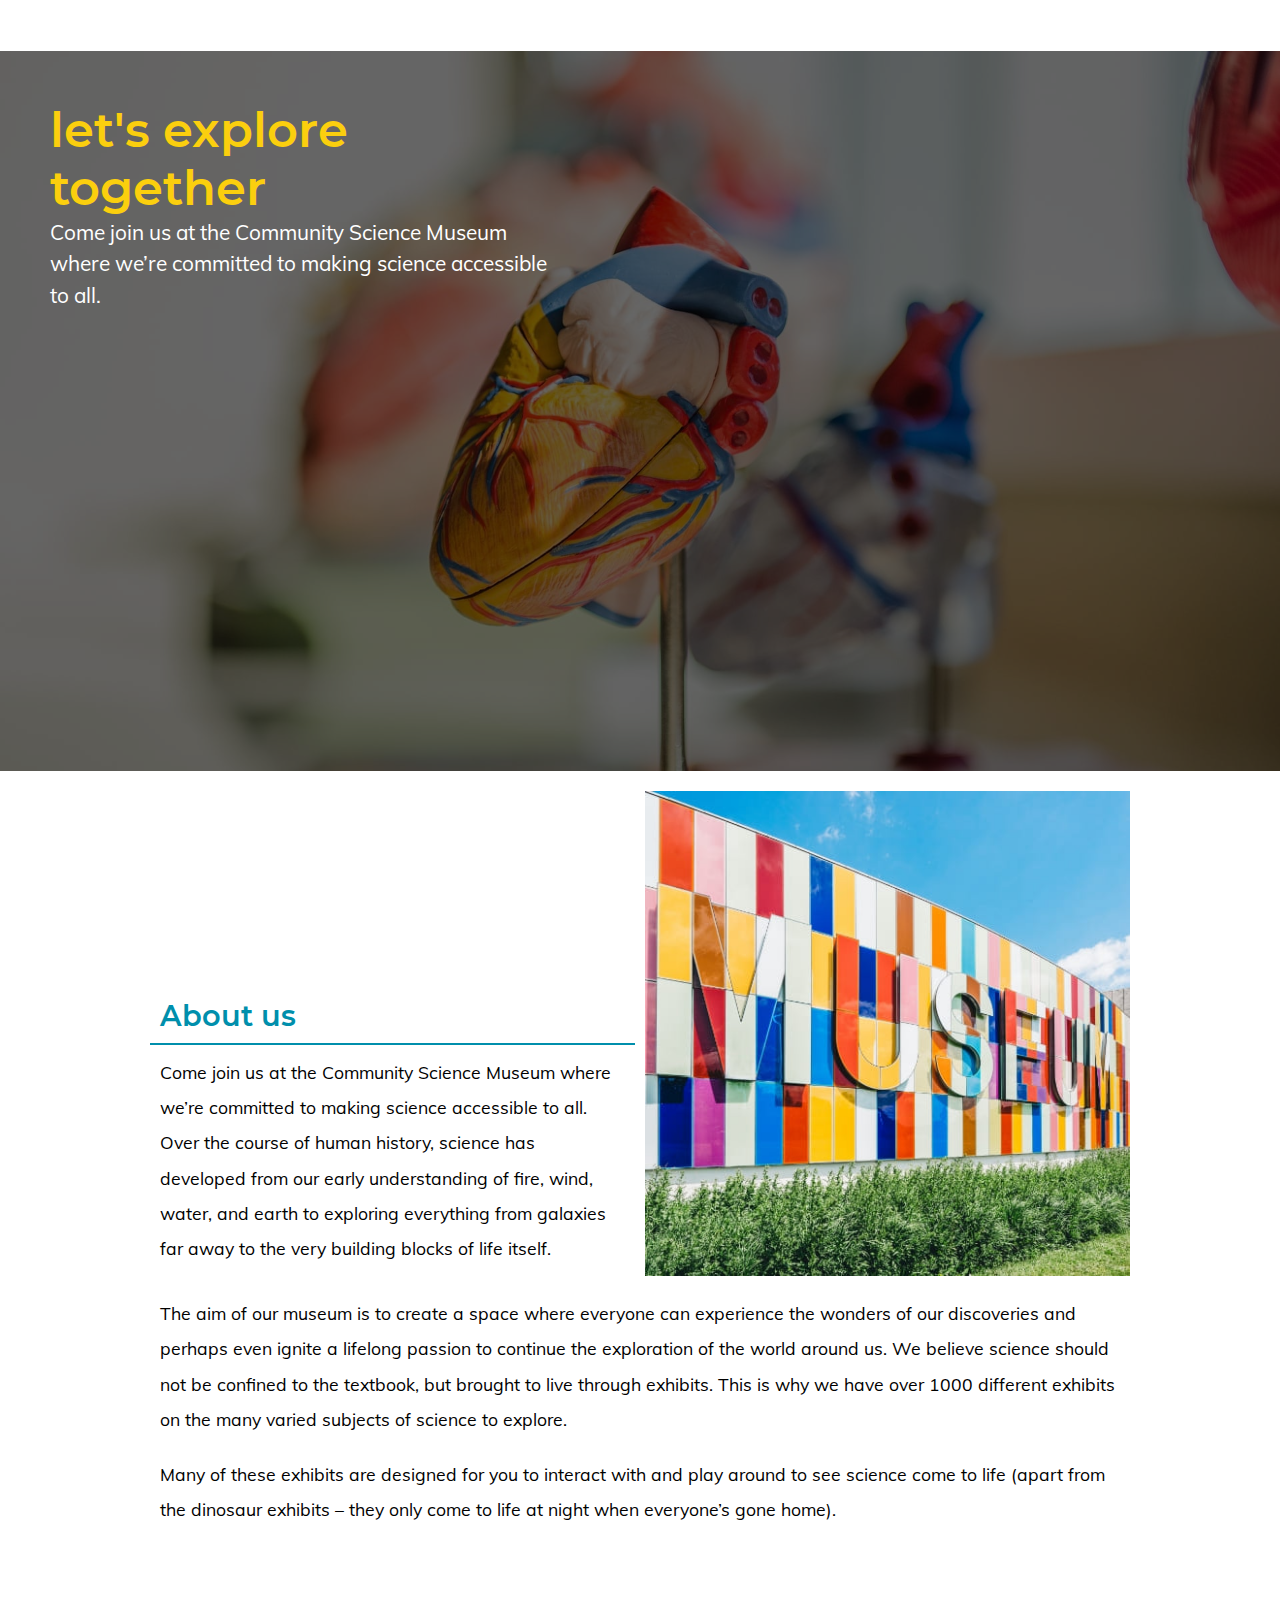
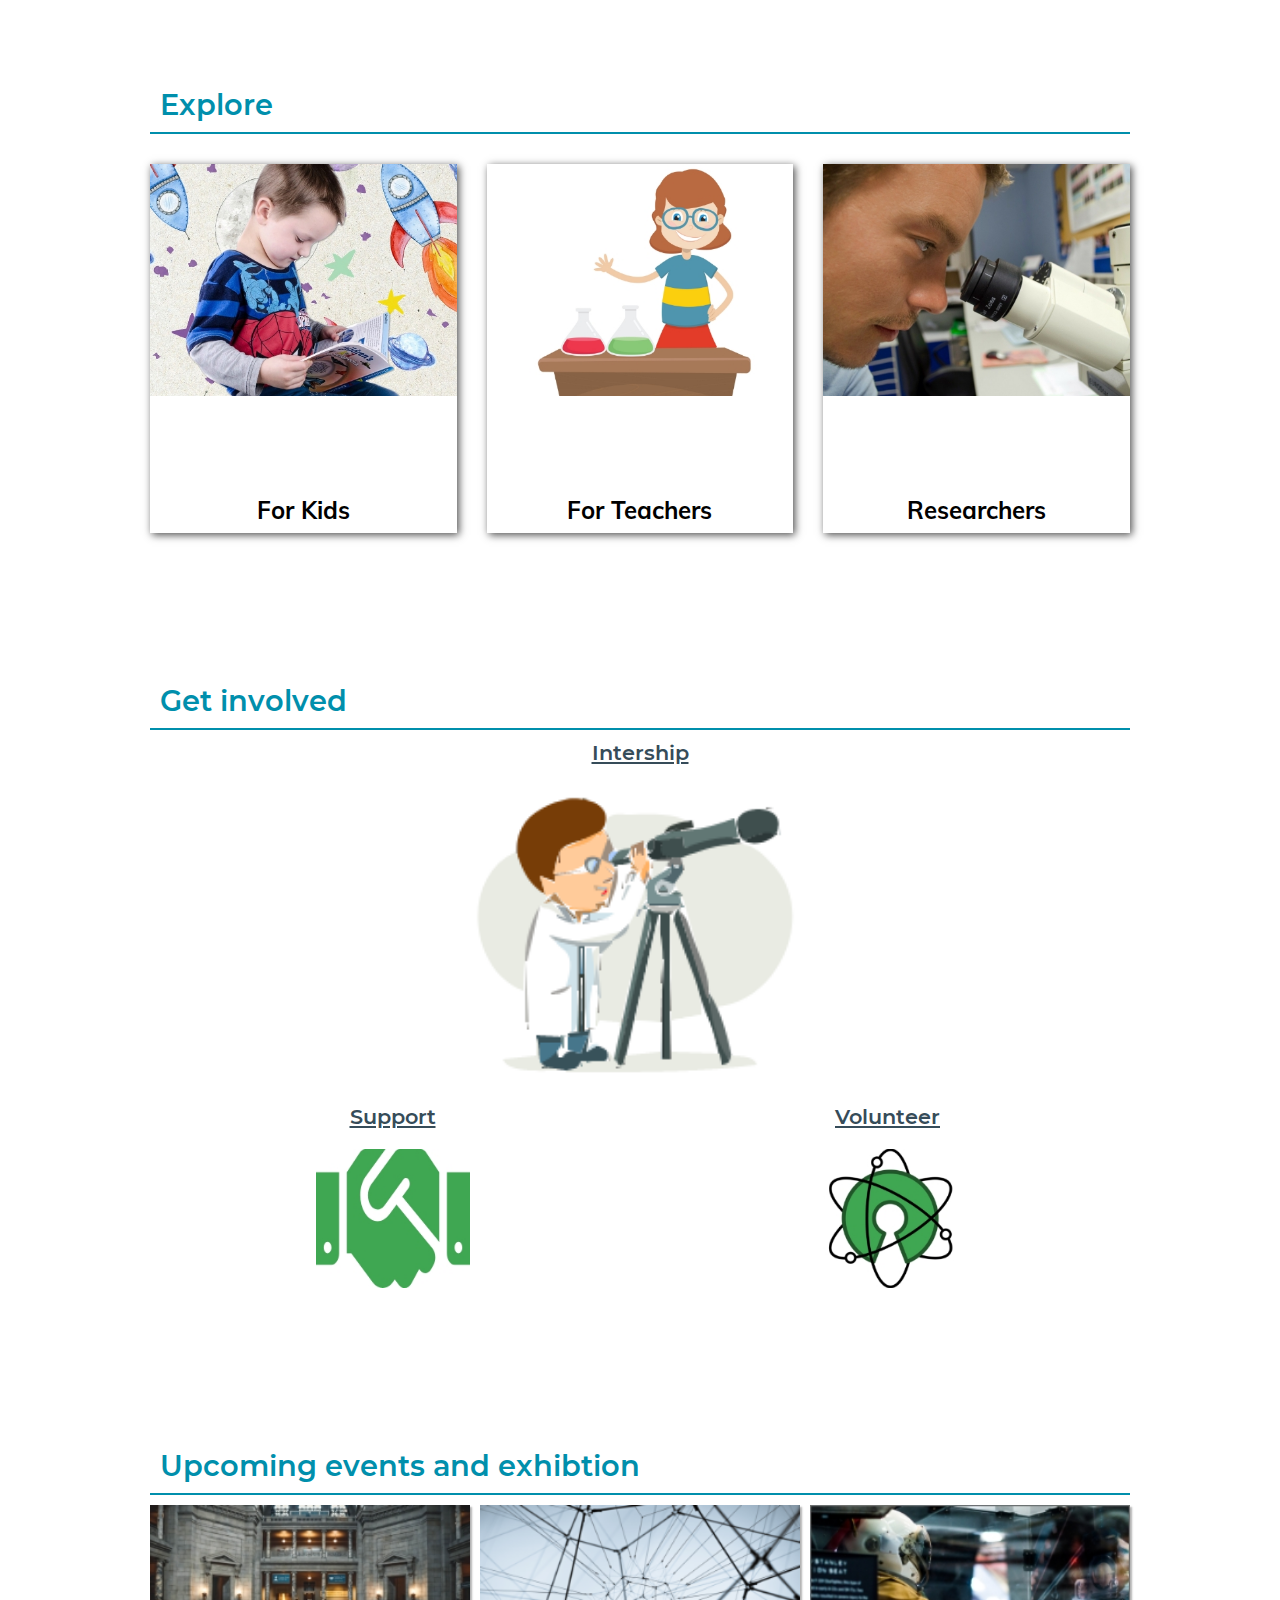
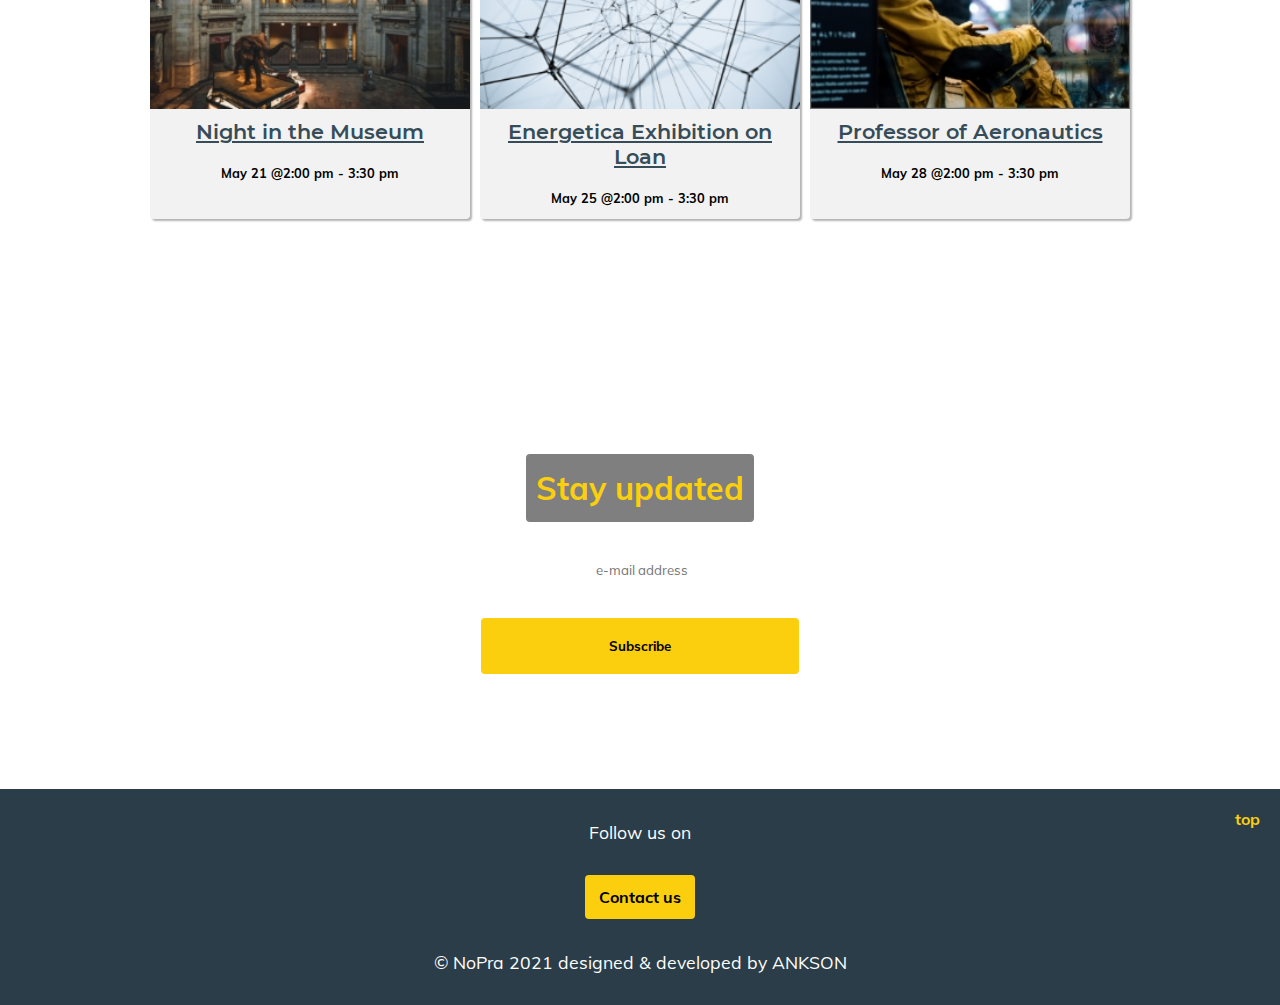
==== index.html @ 7b3717ce "heading class changed to banner" ====
<html lang="en">
  <head>
    <meta charset="UTF-8" />
    <meta http-equiv="X-UA-Compatible" content="IE=edge" />
    <meta name="viewport" content="width=device-width, initial-scale=1.0" />
    <meta
      name="description"
      content="Welcome to Community Science Museum! Community science museum offers variety of activities and events for kids, teachers and researchers, want to, you can subscribe and stay updated for upcoming events or just drop by to explore our exhibition spaces"
    />
    <title>Home | Community Science Museum</title>
    <link
      rel="stylesheet"
      href="https://use.fontawesome.com/releases/v5.15.3/css/all.css"
      integrity="sha384-SZXxX4whJ79/gErwcOYf+zWLeJdY/qpuqC4cAa9rOGUstPomtqpuNWT9wdPEn2fk"
      crossorigin="anonymous"
    />
    <link rel="stylesheet" href="css/style.css" />
    <link rel="stylesheet" href="css/index.css" />
    <link rel="stylesheet" href="css/media.css" />
  </head>
  <body>
    <header>
      <a href="index.html"><img src="images/logo1.png" alt="logo of Community science Museum" id="logo" /></a>
      <label for="hamburger-menu" id="checkbox" class="hamburger">
        <i class="fas fa-bars"></i>
      </label>
      <input type="checkbox" name="checkbox" id="hamburger-menu" />

      <nav>
        <ul>
          <li><a href="index.html" class="navbar active">Home</a></li>
          <li><a href="get-involved.html" class="navbar">get involved</a></li>
          <li>
            <a href="explore.html" class="navbar">explore</a>
          </li>
          <li>
            <a href="exhibition-spaces.html" class="navbar">exhibition spaces</a>
          </li>
          <li><a href="visit.html" class="navbar">visit us</a></li>
        </ul>
      </nav>
    </header>

    <main>
      <section class="banner">
        <div class="banner-content">
          <h1>let's explore together</h1>
          <p>Come join us at the Community Science Museum where we’re committed to making science accessible to all.</p>
        </div>
      </section>

      <section class="about two-col-grid">
        <div class="about-text">
          <h2>About us</h2>
          <p>
            Come join us at the Community Science Museum where we’re committed to making science accessible to all. Over the course of human history,
            science has developed from our early understanding of fire, wind, water, and earth to exploring everything from galaxies far away to the
            very building blocks of life itself.
          </p>
        </div>
        <figure class="about-img">
          <img src="images/home/about.jpg" alt="colorful museum board" />
        </figure>
        <div class="about-text">
          <p>
            The aim of our museum is to create a space where everyone can experience the wonders of our discoveries and perhaps even ignite a lifelong
            passion to continue the exploration of the world around us. We believe science should not be confined to the textbook, but brought to live
            through exhibits. This is why we have over 1000 different exhibits on the many varied subjects of science to explore.
          </p>
          <p>
            Many of these exhibits are designed for you to interact with and play around to see science come to life (apart from the dinosaur exhibits
            – they only come to life at night when everyone’s gone home).
          </p>
        </div>
      </section>
      <section class="explore three-col-grid">
        <h2>Explore</h2>
        <div class="overlay">
          <figure>
            <img src="images/home/for-kids.jpg" alt="kid reading book " />
          </figure>
          <i class="fas fa-child"></i>
          <figcaption>For Kids</figcaption>
          <a href="explore.html">
            <div class="img-overlay">
              <i class="fas fa-child"></i>
              <p class="text-overlay">For kids</p>
            </div>
          </a>
        </div>

        <div class="overlay">
          <figure>
            <img src="images/home/for-teachers.jpg" alt="cartoon image of teacher waiving " />
          </figure>
          <i class="fas fa-chalkboard-teacher"></i>

          <figcaption>For Teachers</figcaption>
          <a href="explore.html">
            <div class="img-overlay">
              <i class="fas fa-chalkboard-teacher"></i>
              <p class="text-overlay">For teacher</p>
            </div>
          </a>
        </div>

        <div class="overlay">
          <figure>
            <img src="images/home/for-reserachers.jpg" alt="researcher looking in microscope in science lab " />
          </figure>
          <i class="fas fa-atom"></i>
          <figcaption>Researchers</figcaption>
          <a href="explore.html">
            <div class="img-overlay">
              <i class="fas fa-atom"></i>
              <p class="text-overlay">Researchers</p>
            </div>
          </a>
        </div>
      </section>

      <section class="involve-home two-col-grid">
        <h2>Get involved</h2>
        <a href="get-involved.html">
          <div>
            <h3>Intership</h3>
            <img src="images/get-involved/get-involved-intership.png" alt=" cartoon icon of scientist looking through binoculars " />
          </div>
        </a>
        <a href="get-involved.html">
          <div>
            <h3>Support</h3>
            <img src="images/get-involved/get-involved-support.jpg" alt=" icon of hanshake" />
          </div>
        </a>
        <a href="get-involved.html">
          <div>
            <h3>Volunteer</h3>
            <img src="images/get-involved/get-involved-volunteer.jpg" alt="icon of openscience " />
          </div>
        </a>
      </section>

      <section class="news">
        <div class="news-text three-col-grid">
          <h2>Upcoming events and exhibtion</h2>

          <a href="events-&-exhibition.html">
            <div>
              <img src="images/event-&-exhibit/news-night-in-musuem.jpg" alt="exhibition statue of elephant at musuem " />
              <h3>Night in the Museum</h3>
              <p>May 21 @2:00 pm - 3:30 pm</p>
            </div>
          </a>
          <a href="events-&-exhibition.html">
            <div>
              <img src="images/event-&-exhibit/news-energetica.png" alt="hexagon net in blue sky" />
              <h3>Energetica Exhibition on Loan</h3>
              <p>May 25 @2:00 pm - 3:30 pm</p>
            </div>
          </a>
          <a href="events-&-exhibition.html">
            <div>
              <img src="images/event-&-exhibit/news-aeronautics.jpg" alt="scientist in yellow clothes and white helmet sitting on chair" />
              <h3>Professor of Aeronautics</h3>
              <p>May 28 @2:00 pm - 3:30 pm</p>
            </div>
          </a>
        </div>
      </section>
      <section class="parallax">
        <p>Stay updated</p>
        <div>
          <input type="text" type="email" placeholder=" e-mail address" />
          <input type="submit" class="cta" value="Subscribe" />
        </div>
      </section>
    </main>
    <footer>
      <div class="footer-content">
        <div>
          <p>Follow us on</p>
          <i class="fab fa-facebook-square icons"></i>
          <i class="fab fa-instagram size icons"></i>
          <i class="fab fa-youtube-square icons"></i>
        </div>
        <div>
          <a href="contact.html" class="cta">Contact us</a>
        </div>
        <p class="copy-right">&copy; NoPra 2021 designed & developed by ANKSON</p>
      </div>
      <a href="#" class="to-top">
        <i class="fas fa-arrow-up"></i>
        top
      </a>
    </footer>
  </body>
</html>
---- css/style.css ----
/*global styling */

/*color pallete */
:root {
  --darkblue: #2b3d48;
  --blue: #364c59;
  --yellow: #fbcf0e;
  --light-blue: #008fac;
  --gray: #f2f2f2;
}
/*fonts */
@font-face {
  font-family: "montserrat";
  src: url(../fonts/Montserrat-SemiBold.ttf) format("truetype");
}
@font-face {
  font-family: "mulish";
  src: url(../fonts/Mulish-VariableFont_wght.ttf) format("truetype");
}
/* css reset */
* {
  padding: 0;
  margin: 0;
  box-sizing: border-box;
}

a,
li {
  color: black;
  text-decoration: none;
  list-style-type: none;
  font-weight: bold;
}
body {
  max-width: 100vw;
  min-height: 100vh;
  display: grid;
  grid-template-rows: auto 1fr auto;
  grid-template-areas:
    "header"
    "main"
    "footer";
  overflow-x: hidden;
}

header {
  grid-area: header;
}
main {
  grid-area: main;
}
footer {
  grid-area: footer;
}
h1,
h2,
h3,
h4 {
  font-family: "montserrat", -apple-system, BlinkMacSystemFont, "Segoe UI", Roboto, Oxygen, Ubuntu, Cantarell, "Open Sans", "Helvetica Neue",
    sans-serif;
}

h1 {
  color: var(--yellow);
  font-size: 3em;
  font-weight: bold;
}

h2 {
  color: var(--light-blue);
  text-align: left;
  padding: 0 10px 10px;
  border-bottom: 2px solid var(--light-blue);
  font-size: 1.8em;
}
h3 {
  font-size: 1.3em;
  text-decoration: underline;
  color: var(--blue);
}
p {
  font-size: 1.1em;
  line-height: 1.5em;
  padding: 10px;
}

a,
p,
figcaption,
input {
  font-family: "mulish", Georgia, "Times New Roman", Times, serif;
}

* > img {
  width: 100%;
}

/* global header  */
header {
  display: flex;
  flex-wrap: nowrap;
  justify-content: space-between;
  align-items: center;
  position: relative;
  margin-bottom: 2px;
  transform: translateY(-50px);
  transition: 1s linear;
  animation: 2s forwards easing;
}
@keyframes easing {
  0% {
    transform: translateY(-50px);
  }
  100% {
    transform: translateY(0px);
  }
}

#logo {
  width: 180px;
}

nav li {
  display: inline-block;
  padding: 10px 15px;
  font-size: 1.1em;
}
nav ul {
  display: flex;
  align-items: center;
}
#hamburger-menu {
  display: none;
}
#hamburger-menu:checked ~ nav {
  display: none;
  animation: 2s forwards easing-in;
  transition: 1s linear;
}
@keyframes easing-in {
  0% {
    opacity: 0;
  }
  100% {
    opacity: 1;
  }
}
.hamburger {
  background-color: white;
  position: absolute;
  right: 20px;
  top: 20px;
  display: none;
}
.navbar {
  position: relative;
}

.navbar::before {
  content: "";
  width: 90%;
  background-color: var(--yellow);
  padding: 6px;
  position: absolute;
  left: 0px;
  top: 22px;
  transition: transform 1s;
  overflow: hidden;
  transform: scalex(0);
  transform-origin: right;
}
.navbar:hover::before {
  animation: 2s forwards grow;
  transform: scalex(1);
  transform-origin: left;
}
.active {
  border-bottom: 13px solid var(--yellow);
  cursor: default;
}

/*global banner */
.banner {
  display: flex;
  flex-direction: column;
  flex-wrap: wrap;
  padding: 50px;
  height: 80vh;
}
.banner-content {
  max-width: 500px;
}

.banner p {
  font-size: 1.3em;
  line-height: 1.5em;
  color: white;
  padding: 0;
}

/*global two and three column grid */
.two-col-grid {
  max-width: 1000px;
  display: grid;
  grid-template-columns: repeat(2, 1fr);
  padding: 20px 10px;
  margin: 0 auto;
  gap: 10px;
}
.three-col-grid {
  max-width: 1000px;
  display: grid;
  grid-template-columns: repeat(3, 1fr);
  padding: 20px 10px;
  gap: 10px;
  margin: 0 auto;
}

/*global call to action */
.cta {
  background-color: var(--yellow);
  padding: 12px 4px;
  border: none;
  width: 110px;
  display: inline-block;
  text-align: center;
  margin: 20px 0px;
  font-weight: bold;
  border-radius: 4px;
}
.cta:hover {
  transform: scalex(1.1) translateY(5px);
  transition: transform 1s;
}
/* global parallax section */
.parallax {
  background: url("../images/parallax.jpg") center no-repeat;
  min-height: 50vh;
  background-size: cover;
  background-attachment: fixed;
  display: flex;
  flex-direction: column;
  align-items: center;
  justify-content: center;
}
.parallax p {
  padding: 10px;
  font-size: 2em;
  color: var(--yellow);
  font-weight: bold;
  background-color: rgba(0, 0, 0, 0.5);
  margin: 20px;
  border-radius: 4px;
}
.parallax input {
  border: none;
  padding: 20px;
  width: 100%;
  text-align: center;
}
.parallax .cta {
  width: 100%;
}

/* global footer */
.footer-content {
  max-width: 1000px;
}
.icons {
  font-size: 2em;
  letter-spacing: 0.5em;
  line-height: 1.5em;
}
footer {
  background-color: var(--darkblue);
  color: white;
  padding: 20px;
  justify-content: center;
  display: flex;
  flex-direction: row;
  text-align: center;
  position: relative;
}
.to-top {
  position: absolute;
  top: 20px;
  right: 20px;
  color: var(--yellow);
  transition: transform 0.5s;
}
.to-top:hover {
  transform: scale(1.1);
}
---- css/index.css ----
/*banner slider homepage */
.banner {
  background: url(../images/heart-2607178_1920.jpg) center left no-repeat;
  background-size: cover;
  background-color: rgba(0, 0, 0, 0.6);
  background-blend-mode: overlay;
}
.about,
.explore,
.involve-home,
.news {
  margin: 0 auto 100px;
}

/* about section*/
.about {
  align-items: end;
}
.about-text p {
  line-height: 2em;
}
.about-text:nth-of-type(1) {
  align-content: flex-end;
}
.about-text:nth-of-type(2) {
  grid-column: 1/3;
}

/* explor section */
.explore {
  align-content: center;
  padding: 30px 10px;
  text-align: center;
  position: relative;
  gap: 30px;
}
.explore h2 {
  grid-column: 1/-1;
}

.overlay {
  box-shadow: 2px 2px 8px rgba(0, 0, 0, 0.7);
}
figcaption {
  font-size: 1.5em;
  color: black;
  padding: 8px;
  font-weight: bold;
}
.explore .fas {
  font-size: 5em;
  padding: 20px;
  color: var(--yellow);
}
.overlay {
  position: relative;
}
.img-overlay {
  position: absolute;
  width: 100%;
  height: 100%;
  top: 0;
  left: 0;
  background-color: rgba(0, 0, 0, 0.7);
  opacity: 0;
  display: grid;
  align-content: center;
  justify-content: center;
}
.img-overlay:hover {
  opacity: 1;
  transition: opacity 1s;
}

.text-overlay {
  color: white;
  font-size: 1.5em;
}

/* involve section */
.involve-home {
  text-align: center;
}
.involve-home :first-of-type {
  grid-column: 1/-1;
}
.involve-home img {
  padding: 20px;
  max-width: 40%;
}

/*news section */
.news {
  text-align: center;
}

.news-text h2 {
  grid-column: 1/-1;
}
.news-text h3 {
  padding: 10px;
}

.news-text > a {
  background-color: var(--gray);
  box-shadow: 2px 2px 2px rgba(0, 0, 0, 0.3);
  border-bottom-left-radius: 4px;
  border-bottom-right-radius: 4px;
}
.news-text img {
  width: 100%;
}
.news-text p {
  font-size: 0.8em;
}
.involve-home a:hover,
.news a:hover {
  transform: scale(1.1);
  transition: transform 1s;
}
---- css/media.css ----
@media only screen and (max-width: 610px) {
  /*global header*/
  nav {
    display: none;
    margin: 0 auto;
  }
  #hamburger-menu:checked ~ nav {
    display: flex;
  }
  .hamburger {
    display: block;
  }
  nav ul {
    display: flex;
    flex-direction: column;
    flex-wrap: wrap;
    justify-content: center;
  }

  header {
    display: grid;
    grid-template-columns: auto;
    align-items: flex-start;
    justify-content: center;
  }
  /*global banner */

  /* global grid */
  .two-col-grid {
    grid-template-columns: auto;
    justify-content: center;
  }
  .three-col-grid {
    grid-template-columns: auto;
    justify-content: center;
  }

  /*home page */
  .about {
    grid-template-columns: auto;
  }
  .about figure {
    grid-column: 1/3;
  }
  .about-text:nth-of-type(1) {
    grid-column: 1/3;
  }

  .involve-home img {
    padding: 20px;
    max-width: 100%;
  }
  /* get involve page */
  .get-involve {
    justify-items: center;
    margin: 80px auto;
    text-align: center;
  }
  /*events & exhibition spaces page */
  .event-content {
    margin: 80px auto;
  }
  .night-museum {
    grid-row: 1;
  }
  /*contact page */
  .form {
    margin: 20px;
    padding: 20px;
  }
}
@media (min-width: 611px) and (max-width: 790px) {
  /*global header */
  header {
    display: flex;
    align-items: center;
    text-align: center;
    flex-wrap: wrap;
    flex-direction: column;
  }

  /*global grid */
  .three-col-grid {
    grid-template-columns: 1fr 1fr;
    justify-content: center;
  }
  /*home page */
  .about {
    grid-template-columns: auto;
  }
  .about figure,
  .about-text:nth-of-type(1) {
    grid-column: 1/3;
  }
  .overlay:nth-of-type(3),
  .news-text a:last-child {
    grid-column: 1/3;
  }
  /*get involved page */
  .get-involve img {
    max-width: 100%;
  }
  /*events & exhibition spaces page */
  .event-content {
    margin: 80px auto;
    grid-template-columns: auto;
  }
  .night-museum {
    grid-row: 1;
  }
}
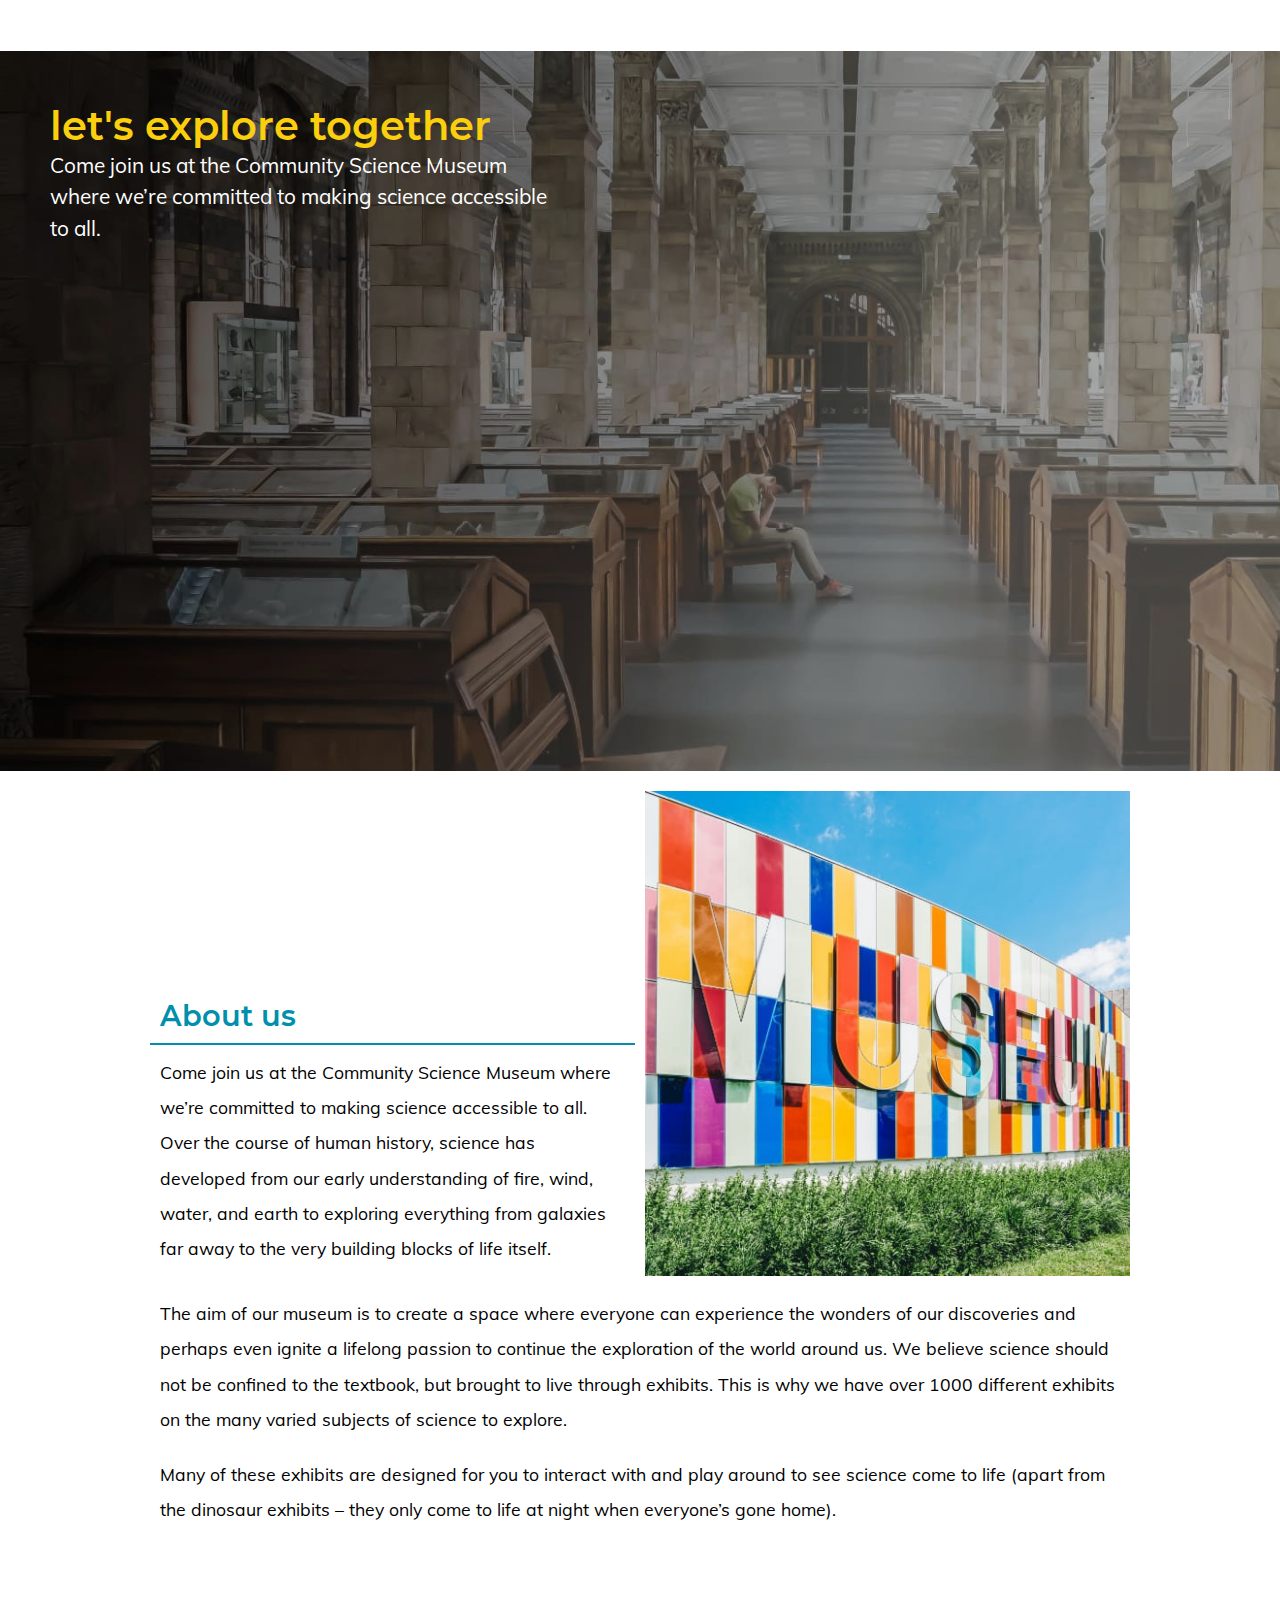
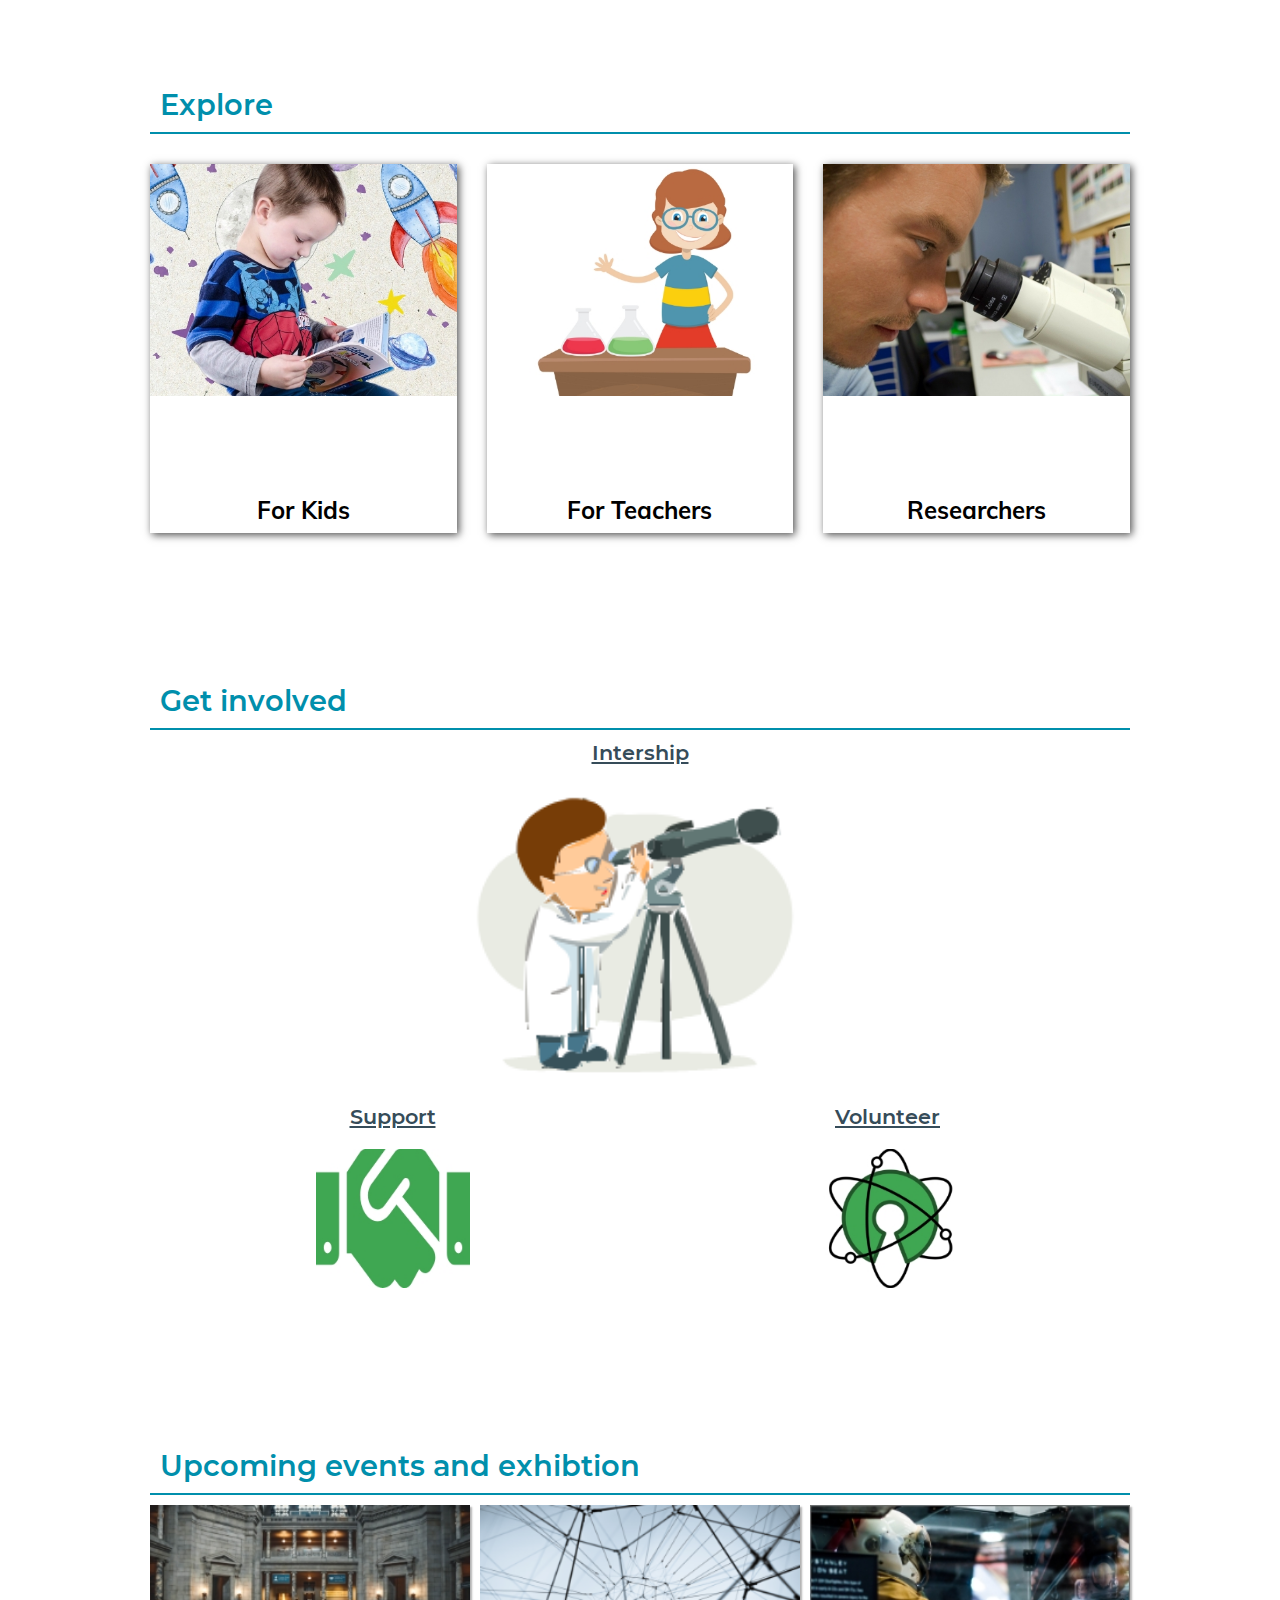
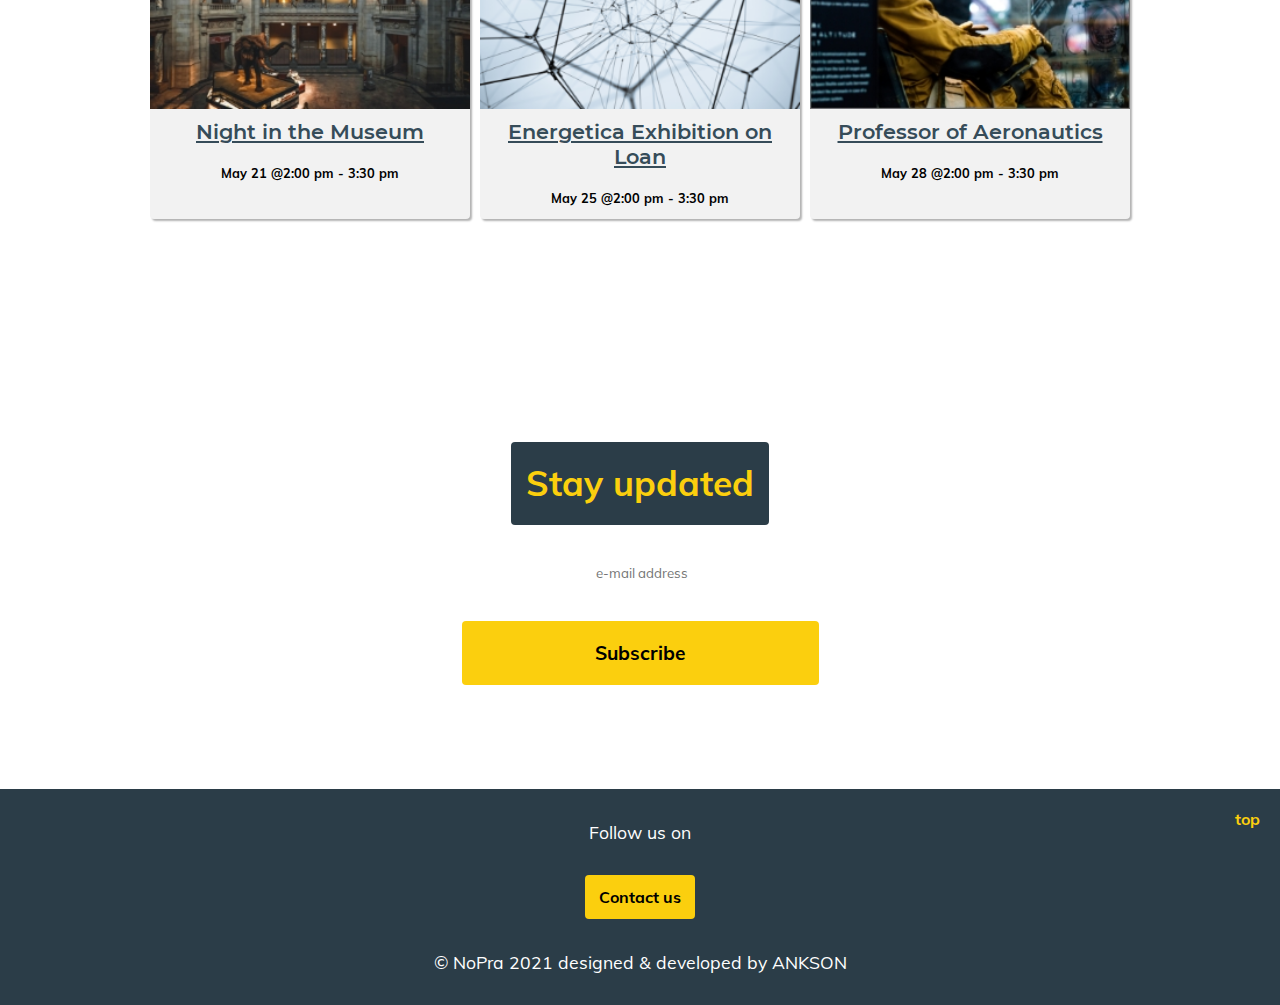
==== commit 3a2de6fc: "event added to nav" ====
--- a/index.html
+++ b/index.html
@@ -33,6 +33,7 @@
           <li>
             <a href="explore.html" class="navbar">explore</a>
           </li>
+          <li><a href="events-&-exhibition.html" class="navbar">events</a></li>
           <li>
             <a href="exhibition-spaces.html" class="navbar">exhibition spaces</a>
           </li>
--- a/css/style.css
+++ b/css/style.css
@@ -62,7 +62,7 @@
 
 h1 {
   color: var(--yellow);
-  font-size: 3em;
+  font-size: 2.5em;
   font-weight: bold;
 }
 
@@ -224,7 +224,7 @@
   width: 110px;
   display: inline-block;
   text-align: center;
-  margin: 20px 0px;
+  margin: 20px 10px;
   font-weight: bold;
   border-radius: 4px;
 }
@@ -244,11 +244,11 @@
   justify-content: center;
 }
 .parallax p {
-  padding: 10px;
-  font-size: 2em;
+  padding: 15px;
+  font-size: 2.2em;
   color: var(--yellow);
   font-weight: bold;
-  background-color: rgba(0, 0, 0, 0.5);
+  background-color: var(--darkblue);
   margin: 20px;
   border-radius: 4px;
 }
@@ -260,6 +260,8 @@
 }
 .parallax .cta {
   width: 100%;
+  font-size: 1.2em;
+  margin-left: 0px;
 }
 
 /* global footer */
--- a/css/index.css
+++ b/css/index.css
@@ -1,8 +1,8 @@
 /*banner slider homepage */
 .banner {
-  background: url(../images/heart-2607178_1920.jpg) center left no-repeat;
+  background: url(../images/home/home-heading.jpg) center left no-repeat;
   background-size: cover;
-  background-color: rgba(0, 0, 0, 0.6);
+  background-color: rgba(0, 0, 0, 0.1);
   background-blend-mode: overlay;
 }
 .about,
--- a/css/media.css
+++ b/css/media.css
@@ -1,4 +1,5 @@
-@media only screen and (max-width: 610px) {
+/*Media queries mobile and teablet screens */
+@media only screen and (max-width: 636px) {
   /*global header*/
   nav {
     display: none;
@@ -16,7 +17,6 @@
     flex-wrap: wrap;
     justify-content: center;
   }
-
   header {
     display: grid;
     grid-template-columns: auto;
@@ -24,7 +24,9 @@
     justify-content: center;
   }
   /*global banner */
-
+  .banner {
+    height: 50vh;
+  }
   /* global grid */
   .two-col-grid {
     grid-template-columns: auto;
@@ -36,8 +38,11 @@
   }
 
   /*home page */
-  .about {
-    grid-template-columns: auto;
+  .about,
+  .explore,
+  .involve-home,
+  .news {
+    margin: 0 auto 10px;
   }
   .about figure {
     grid-column: 1/3;
@@ -45,16 +50,37 @@
   .about-text:nth-of-type(1) {
     grid-column: 1/3;
   }
-
   .involve-home img {
     padding: 20px;
     max-width: 100%;
   }
+
   /* get involve page */
   .get-involve {
     justify-items: center;
-    margin: 80px auto;
+    margin: 0px auto;
     text-align: center;
+  }
+  .get-involve img {
+    max-width: 60%;
+  }
+
+  /*exhibition-spaces  page */
+  .bio-medicine,
+  .eco-robo,
+  .cosmology {
+    margin: 0px auto;
+  }
+  .bio-medicine div,
+  .evolution div {
+    grid-column: 1/3;
+  }
+  .bio-medicine figure {
+    grid-column: 1/3;
+    grid-row: 2;
+  }
+  .evolution figure {
+    grid-column: 1/3;
   }
   /*events & exhibition spaces page */
   .event-content {
@@ -63,13 +89,15 @@
   .night-museum {
     grid-row: 1;
   }
+
   /*contact page */
   .form {
-    margin: 20px;
-    padding: 20px;
+    margin: 80px 10px;
+    padding: 10px;
   }
 }
-@media (min-width: 611px) and (max-width: 790px) {
+/*Media queries medium screens */
+@media (min-width: 637px) and (max-width: 820px) {
   /*global header */
   header {
     display: flex;
@@ -78,16 +106,17 @@
     flex-wrap: wrap;
     flex-direction: column;
   }
-
+  /*global banner */
+  .banner {
+    height: 50vh;
+  }
   /*global grid */
   .three-col-grid {
     grid-template-columns: 1fr 1fr;
     justify-content: center;
   }
+
   /*home page */
-  .about {
-    grid-template-columns: auto;
-  }
   .about figure,
   .about-text:nth-of-type(1) {
     grid-column: 1/3;
@@ -96,16 +125,54 @@
   .news-text a:last-child {
     grid-column: 1/3;
   }
+
   /*get involved page */
+  .get-involve {
+    grid-template-columns: 30% 70%;
+    margin: 0 auto;
+    align-items: center;
+  }
+  .get-involve .cta {
+    margin-left: 10px;
+  }
   .get-involve img {
-    max-width: 100%;
+    width: 100%;
   }
+
+  /* explore page */
+  .explore-teacher,
+  .explore-researchers {
+    align-items: center;
+  }
+
+  /*exhibition-spaces  page */
+  .bio-medicine,
+  .eco-robo,
+  .cosmology {
+    margin: 50px auto;
+  }
+  .bio-medicine div {
+    grid-column: 1/3;
+  }
+  .bio-medicine figure {
+    grid-column: 1/3;
+    grid-row: 2;
+  }
+  .cosmo-text {
+    align-items: center;
+  }
+
   /*events & exhibition spaces page */
   .event-content {
-    margin: 80px auto;
+    margin: 50px auto;
     grid-template-columns: auto;
   }
   .night-museum {
     grid-row: 1;
   }
+
+  /*visit us page */
+  .other-info :nth-of-type(3) {
+    grid-column: 1/3;
+  }
 }
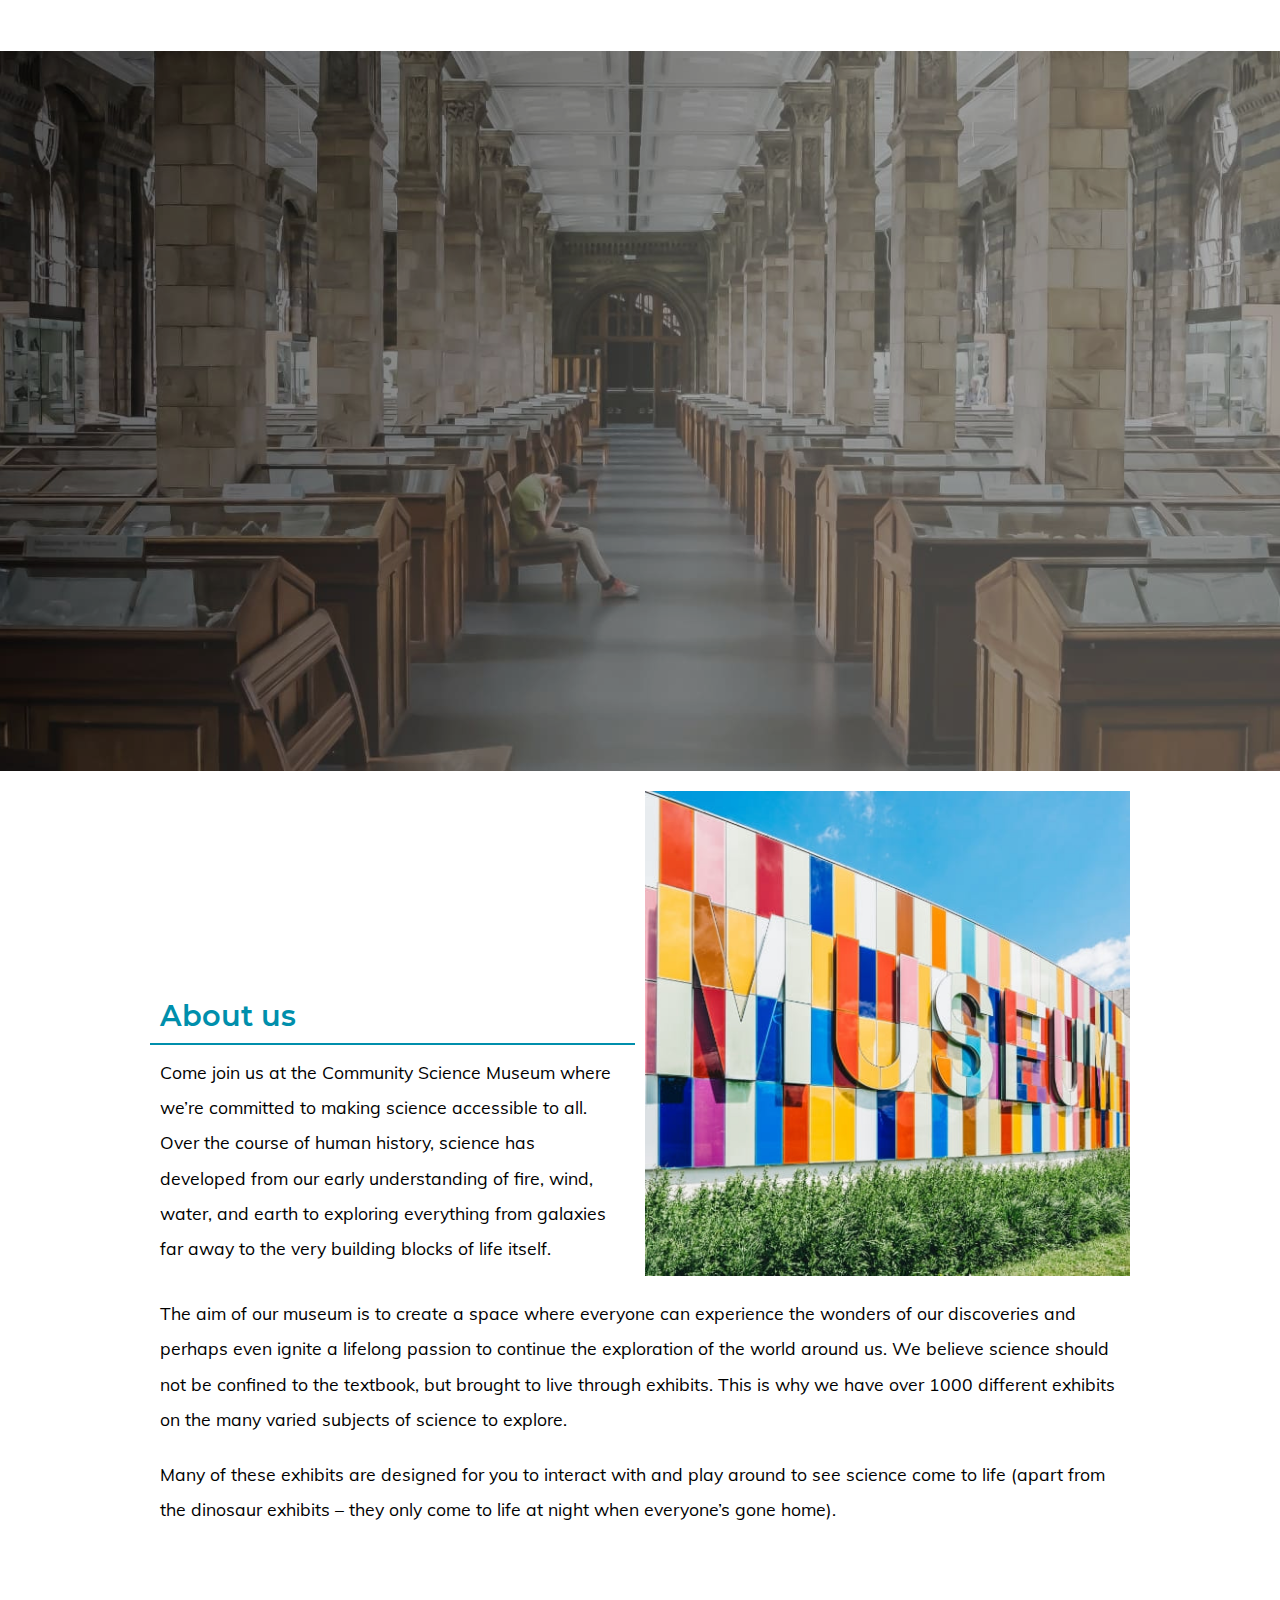
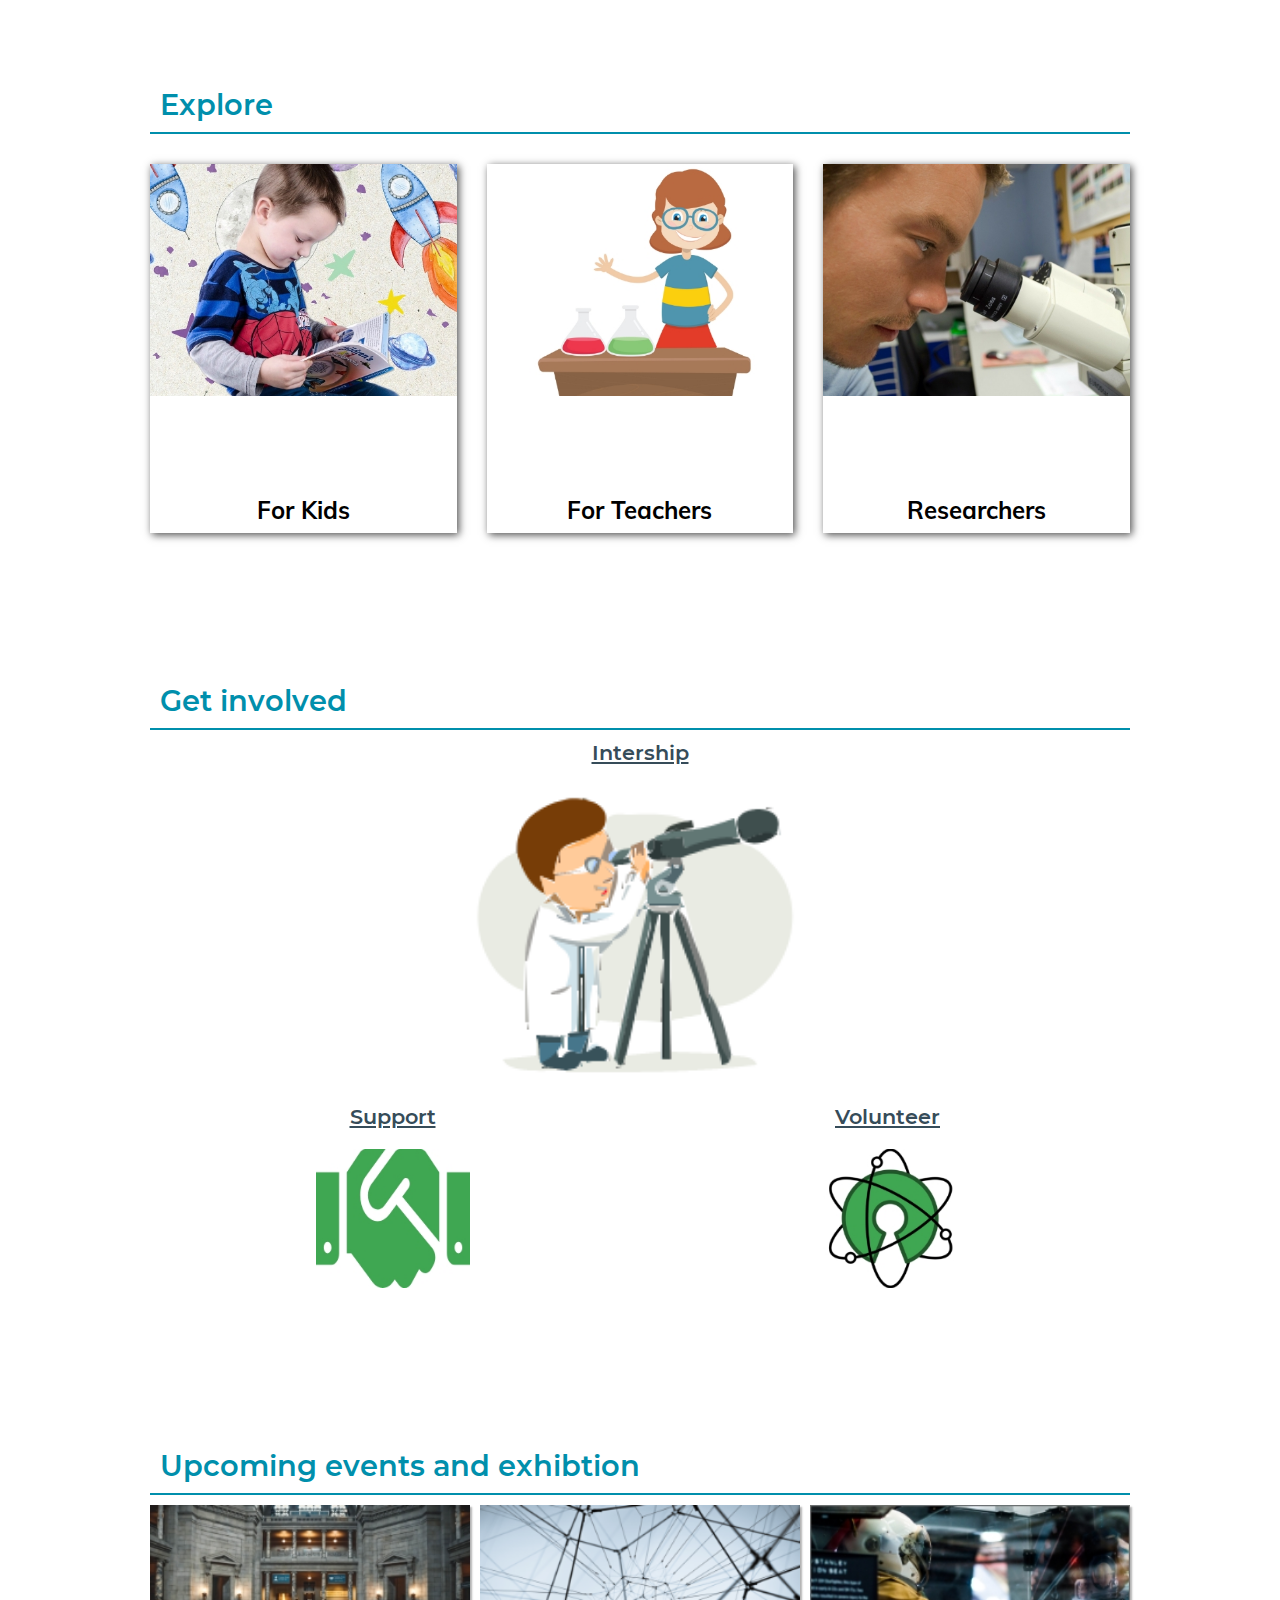
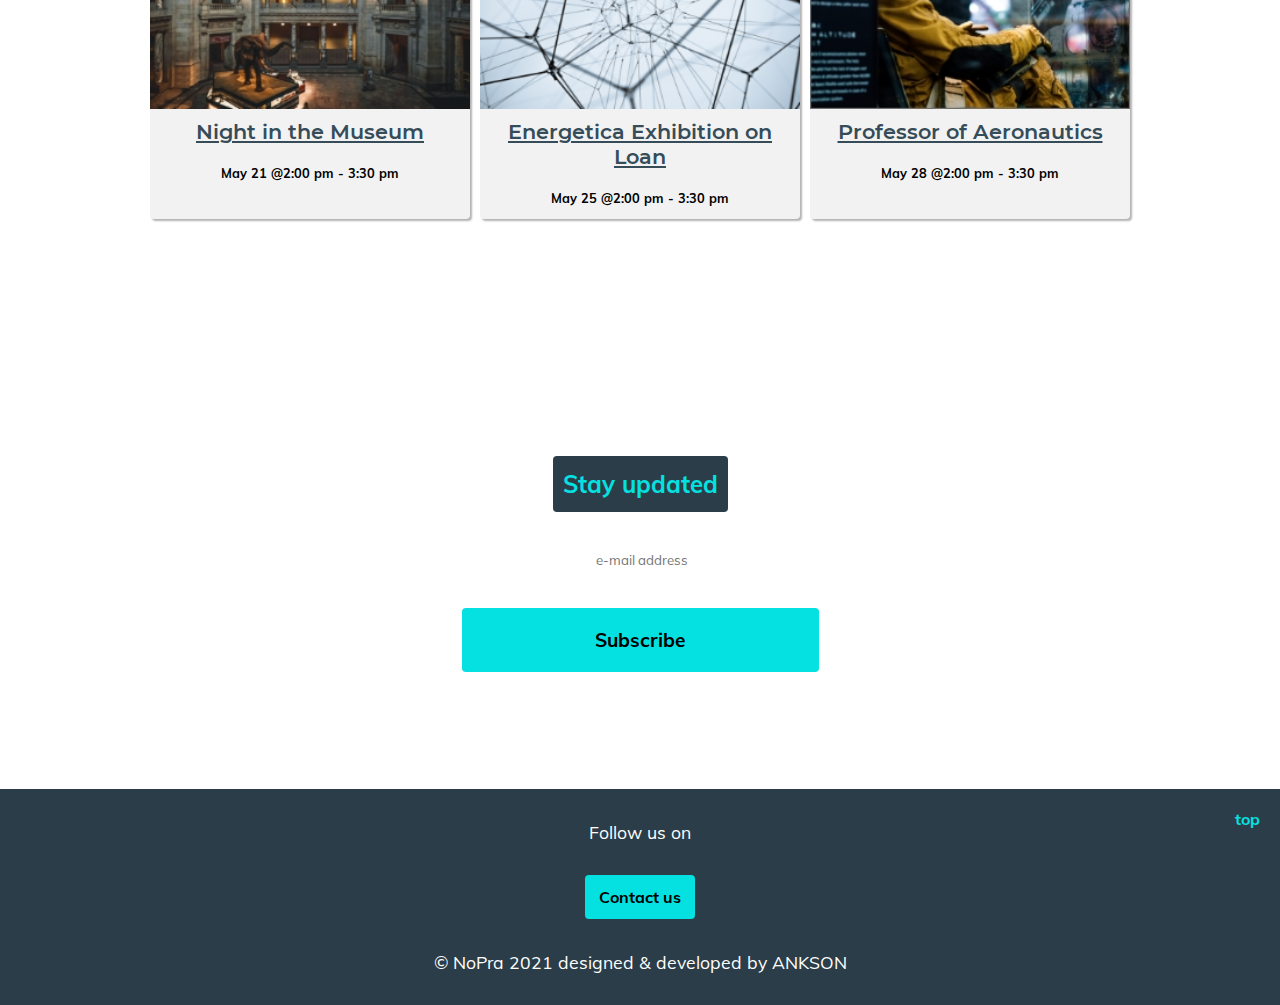
==== commit b711a909: "form updated" ====
--- a/index.html
+++ b/index.html
@@ -171,10 +171,10 @@
       </section>
       <section class="parallax">
         <p>Stay updated</p>
-        <div>
-          <input type="text" type="email" placeholder=" e-mail address" />
+        <form action="subscribe.php">
+          <input type="email" placeholder=" e-mail address" required />
           <input type="submit" class="cta" value="Subscribe" />
-        </div>
+        </form>
       </section>
     </main>
     <footer>
--- a/css/style.css
+++ b/css/style.css
@@ -4,7 +4,7 @@
 :root {
   --darkblue: #2b3d48;
   --blue: #364c59;
-  --yellow: #fbcf0e;
+  --h1-cta-blue: #05e1e1;
   --light-blue: #008fac;
   --gray: #f2f2f2;
 }
@@ -23,7 +23,7 @@
   margin: 0;
   box-sizing: border-box;
 }
-
+/* global styling */
 a,
 li {
   color: black;
@@ -36,6 +36,7 @@
   min-height: 100vh;
   display: grid;
   grid-template-rows: auto 1fr auto;
+  -ms-grid-rows: auto 1fr auto;
   grid-template-areas:
     "header"
     "main"
@@ -61,7 +62,7 @@
 }
 
 h1 {
-  color: var(--yellow);
+  color: var(--h1-cta-blue);
   font-size: 2.5em;
   font-weight: bold;
 }
@@ -159,7 +160,7 @@
 .navbar::before {
   content: "";
   width: 90%;
-  background-color: var(--yellow);
+  background-color: var(--h1-cta-blue);
   padding: 6px;
   position: absolute;
   left: 0px;
@@ -175,7 +176,7 @@
   transform-origin: left;
 }
 .active {
-  border-bottom: 13px solid var(--yellow);
+  border-bottom: 13px solid var(--h1-cta-blue);
   cursor: default;
 }
 
@@ -189,13 +190,27 @@
 }
 .banner-content {
   max-width: 500px;
+  animation: 1s slide-right forwards;
+  transform: translatex(-150px);
+  opacity: 0;
+  transition: transform 1s;
+}
+@keyframes slide-right {
+  0% {
+    transform: translatex(-150px);
+    opacity: 0;
+  }
+  100% {
+    transform: translatex(0px);
+    opacity: 1;
+  }
 }
 
 .banner p {
-  font-size: 1.3em;
-  line-height: 1.5em;
+  font-size: 1.2em;
+  line-height: 1.4em;
   color: white;
-  padding: 0;
+  padding: 10px 0;
 }
 
 /*global two and three column grid */
@@ -203,6 +218,7 @@
   max-width: 1000px;
   display: grid;
   grid-template-columns: repeat(2, 1fr);
+  -ms-grid-columns: repeat(2, 1fr);
   padding: 20px 10px;
   margin: 0 auto;
   gap: 10px;
@@ -211,6 +227,7 @@
   max-width: 1000px;
   display: grid;
   grid-template-columns: repeat(3, 1fr);
+  -ms-grid-columns: repeat(3, 1fr);
   padding: 20px 10px;
   gap: 10px;
   margin: 0 auto;
@@ -218,7 +235,7 @@
 
 /*global call to action */
 .cta {
-  background-color: var(--yellow);
+  background-color: var(--h1-cta-blue);
   padding: 12px 4px;
   border: none;
   width: 110px;
@@ -241,12 +258,14 @@
   display: flex;
   flex-direction: column;
   align-items: center;
+  -ms-grid-row-align: center;
   justify-content: center;
+  -ms-grid-column-align: center;
 }
 .parallax p {
-  padding: 15px;
-  font-size: 2.2em;
-  color: var(--yellow);
+  padding: 10px;
+  font-size: 1.5em;
+  color: var(--h1-cta-blue);
   font-weight: bold;
   background-color: var(--darkblue);
   margin: 20px;
@@ -278,6 +297,7 @@
   color: white;
   padding: 20px;
   justify-content: center;
+  -ms-grid-column-align: center;
   display: flex;
   flex-direction: row;
   text-align: center;
@@ -287,7 +307,7 @@
   position: absolute;
   top: 20px;
   right: 20px;
-  color: var(--yellow);
+  color: var(--h1-cta-blue);
   transition: transform 0.5s;
 }
 .to-top:hover {
--- a/css/index.css
+++ b/css/index.css
@@ -1,6 +1,6 @@
 /*banner slider homepage */
 .banner {
-  background: url(../images/home/home-heading.jpg) center left no-repeat;
+  background: url(../images/home/home-heading.jpg) center no-repeat;
   background-size: cover;
   background-color: rgba(0, 0, 0, 0.1);
   background-blend-mode: overlay;
@@ -24,11 +24,14 @@
 }
 .about-text:nth-of-type(2) {
   grid-column: 1/3;
+  -ms-grid-columns: 1/3;
 }
 
 /* explor section */
 .explore {
   align-content: center;
+  -ms-grid-row-align: center;
+  -ms-grid-row-align: center;
   padding: 30px 10px;
   text-align: center;
   position: relative;
@@ -36,6 +39,7 @@
 }
 .explore h2 {
   grid-column: 1/-1;
+  -ms-grid-columns: 1/-1;
 }
 
 .overlay {
@@ -50,7 +54,7 @@
 .explore .fas {
   font-size: 5em;
   padding: 20px;
-  color: var(--yellow);
+  color: var(--h1-cta-blue);
 }
 .overlay {
   position: relative;
@@ -83,6 +87,7 @@
 }
 .involve-home :first-of-type {
   grid-column: 1/-1;
+  -ms-grid-columns: 1/-1;
 }
 .involve-home img {
   padding: 20px;
@@ -96,6 +101,7 @@
 
 .news-text h2 {
   grid-column: 1/-1;
+  -ms-grid-columns: 1/-1;
 }
 .news-text h3 {
   padding: 10px;
--- a/css/media.css
+++ b/css/media.css
@@ -20,21 +20,23 @@
   header {
     display: grid;
     grid-template-columns: auto;
+    -ms-grid-columns: auto;
     align-items: flex-start;
-    justify-content: center;
+    -ms-grid-row-align: flex-start;
+    justify-content: center;
+    -ms-grid-column-align: center;
   }
   /*global banner */
   .banner {
     height: 50vh;
   }
   /* global grid */
-  .two-col-grid {
-    grid-template-columns: auto;
-    justify-content: center;
-  }
+  .two-col-grid,
   .three-col-grid {
     grid-template-columns: auto;
-    justify-content: center;
+    -ms-grid-columns: auto;
+    justify-content: center;
+    -ms-grid-column-align: center;
   }
 
   /*home page */
@@ -46,9 +48,11 @@
   }
   .about figure {
     grid-column: 1/3;
+    -ms-grid-column: 1/3;
   }
   .about-text:nth-of-type(1) {
     grid-column: 1/3;
+    -ms-grid-column: 1/3;
   }
   .involve-home img {
     padding: 20px;
@@ -58,6 +62,7 @@
   /* get involve page */
   .get-involve {
     justify-items: center;
+    -ms-grid-column-align: center;
     margin: 0px auto;
     text-align: center;
   }
@@ -74,13 +79,17 @@
   .bio-medicine div,
   .evolution div {
     grid-column: 1/3;
+    -ms-grid-column: 1/3;
   }
   .bio-medicine figure {
     grid-column: 1/3;
+    -ms-grid-column: 1/3;
     grid-row: 2;
+    -ms-grid-row: 2;
   }
   .evolution figure {
     grid-column: 1/3;
+    -ms-grid-column: 1/3;
   }
   /*events & exhibition spaces page */
   .event-content {
@@ -88,6 +97,7 @@
   }
   .night-museum {
     grid-row: 1;
+    -ms-grid-row: 1;
   }
 
   /*contact page */
@@ -102,6 +112,7 @@
   header {
     display: flex;
     align-items: center;
+    -ms-grid-row-align: center;
     text-align: center;
     flex-wrap: wrap;
     flex-direction: column;
@@ -113,7 +124,9 @@
   /*global grid */
   .three-col-grid {
     grid-template-columns: 1fr 1fr;
-    justify-content: center;
+    -ms-grid-columns: 1fr 1fr;
+    justify-content: center;
+    -ms-grid-column-align: center;
   }
 
   /*home page */
@@ -124,13 +137,16 @@
   .overlay:nth-of-type(3),
   .news-text a:last-child {
     grid-column: 1/3;
+    -ms-grid-column: 1/3;
   }
 
   /*get involved page */
   .get-involve {
     grid-template-columns: 30% 70%;
+    -ms-grid-columns: 30% 70%;
     margin: 0 auto;
     align-items: center;
+    -ms-grid-row-align: center;
   }
   .get-involve .cta {
     margin-left: 10px;
@@ -143,6 +159,7 @@
   .explore-teacher,
   .explore-researchers {
     align-items: center;
+    -ms-grid-row-align: center;
   }
 
   /*exhibition-spaces  page */
@@ -153,26 +170,33 @@
   }
   .bio-medicine div {
     grid-column: 1/3;
+    -ms-grid-column: 1/3;
   }
   .bio-medicine figure {
     grid-column: 1/3;
     grid-row: 2;
+    -ms-grid-column: 1/3;
+    -ms-grid-row: 2;
   }
   .cosmo-text {
     align-items: center;
+    -ms-grid-row-align: center;
   }
 
   /*events & exhibition spaces page */
   .event-content {
     margin: 50px auto;
     grid-template-columns: auto;
+    -ms-grid-columns: auto;
   }
   .night-museum {
     grid-row: 1;
+    -ms-grid-row: 2;
   }
 
   /*visit us page */
   .other-info :nth-of-type(3) {
     grid-column: 1/3;
+    -ms-grid-column: 1/3;
   }
 }
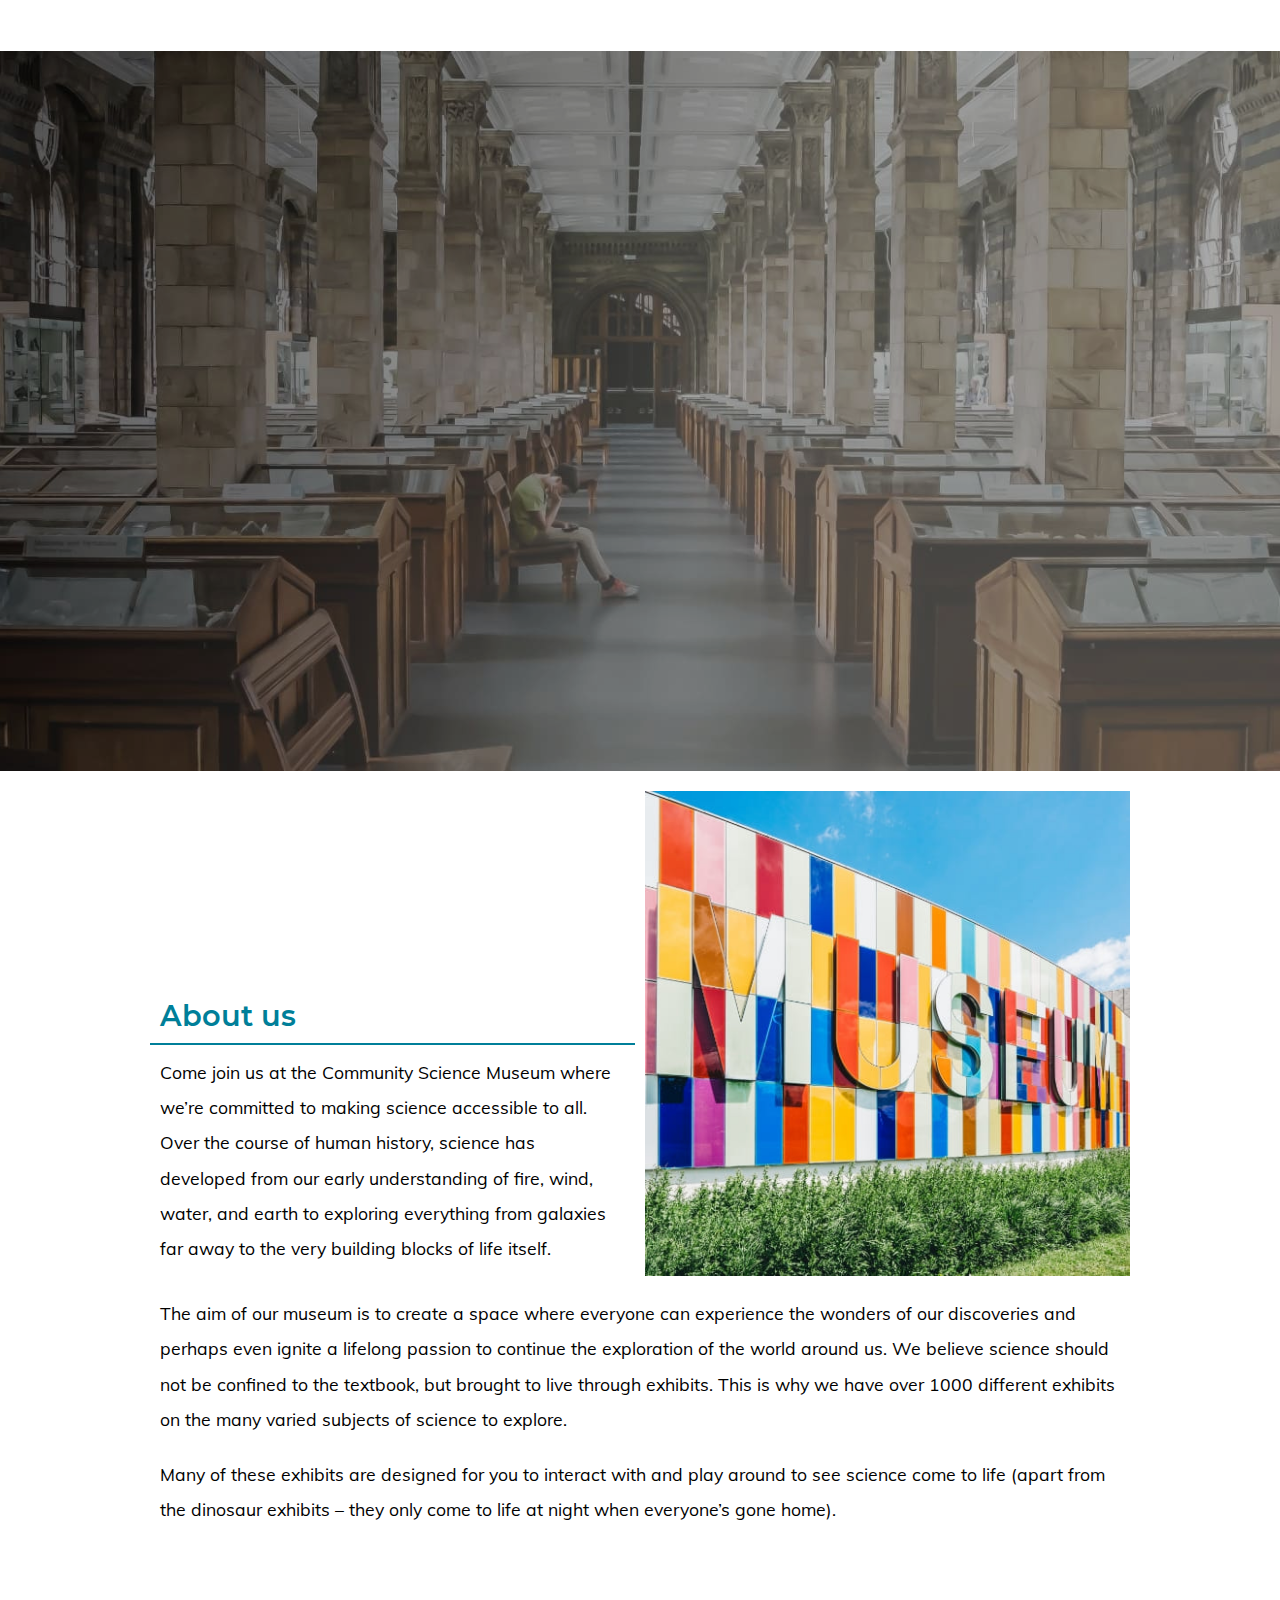
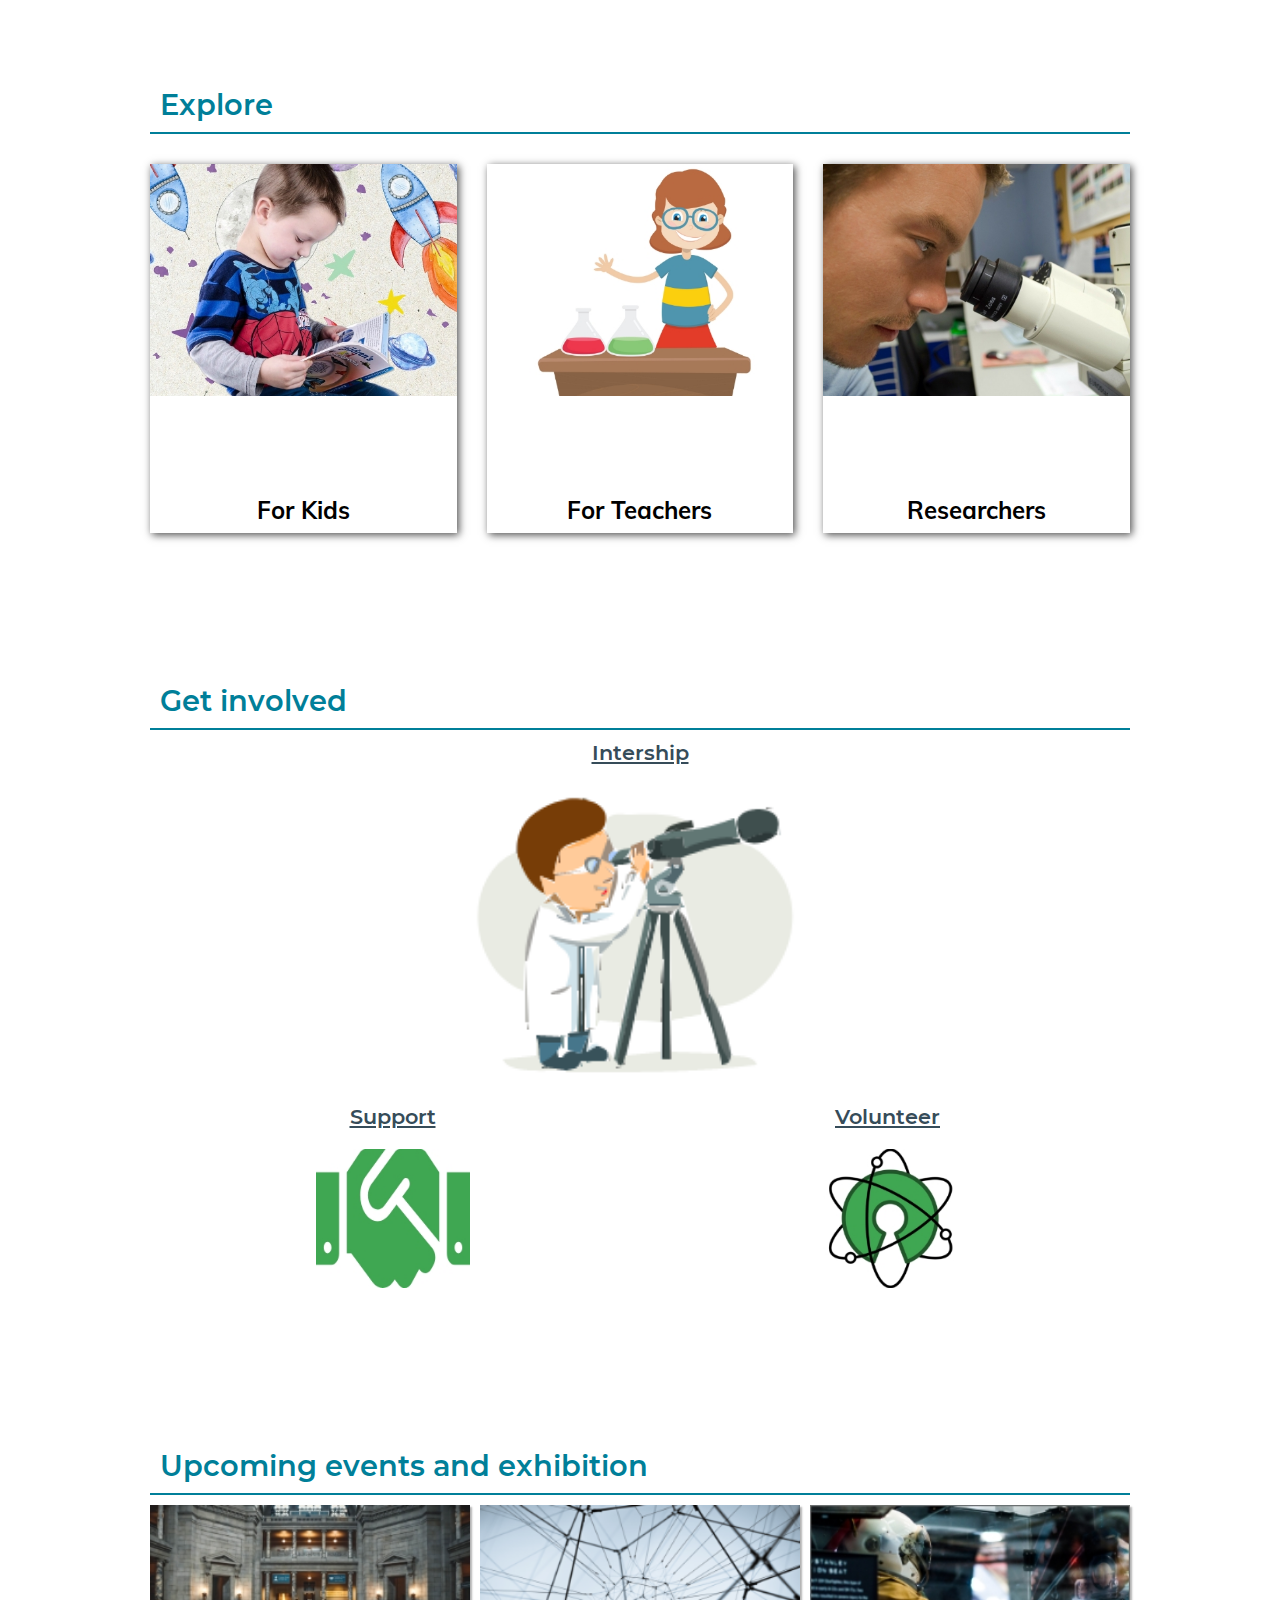
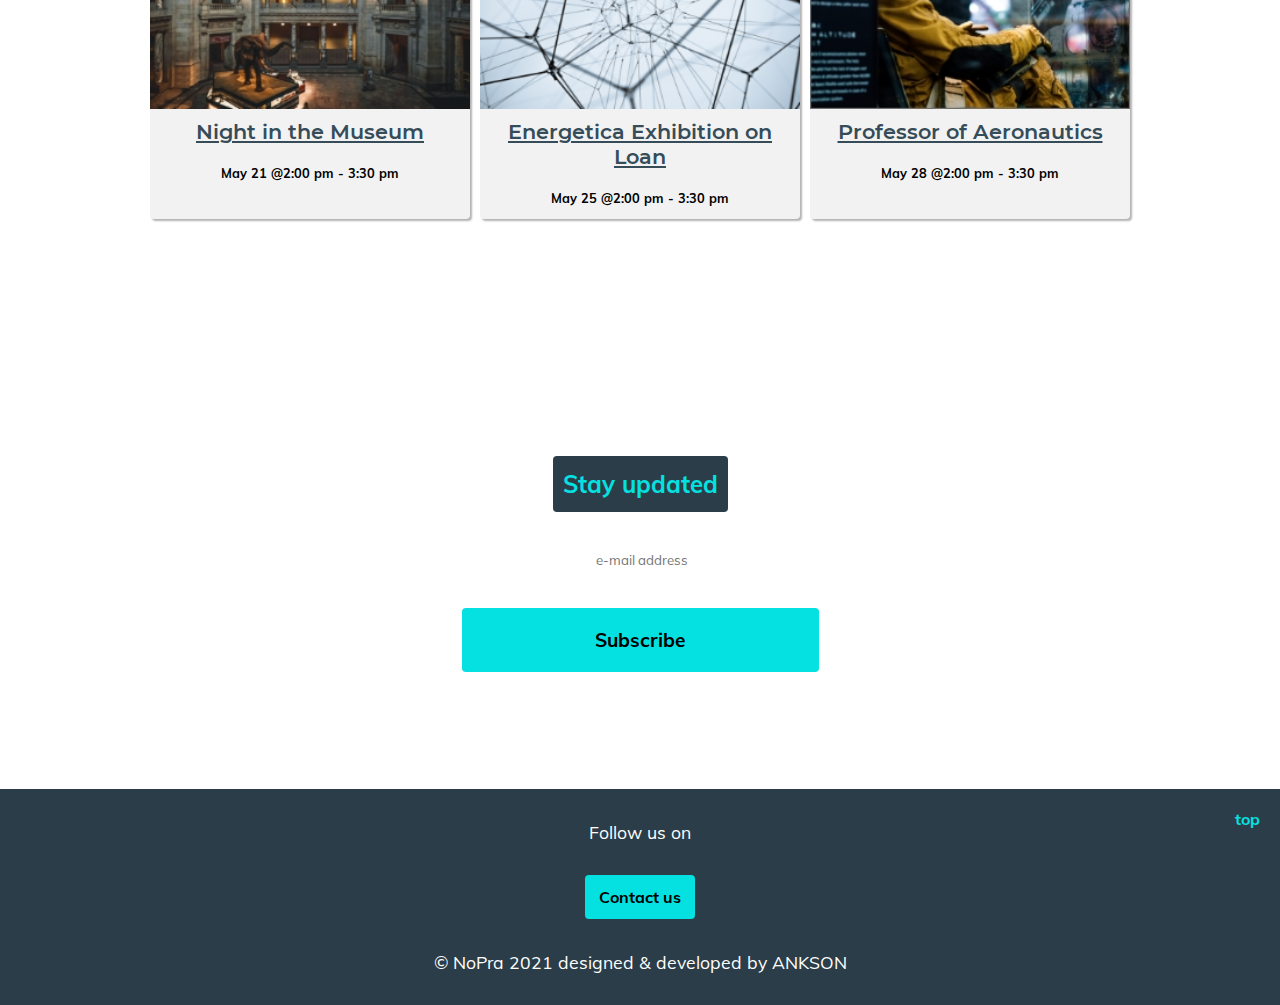
==== commit fd9cc118: "explore updated" ====
--- a/index.html
+++ b/index.html
@@ -3,6 +3,8 @@
     <meta charset="UTF-8" />
     <meta http-equiv="X-UA-Compatible" content="IE=edge" />
     <meta name="viewport" content="width=device-width, initial-scale=1.0" />
+    <meta name="author" content="Community science museum" />
+    <meta name="keywords" content="museum, visit, science, events, Norheimsund, community sceince museum, activity for kids" />
     <meta
       name="description"
       content="Welcome to Community Science Museum! Community science museum offers variety of activities and events for kids, teachers and researchers, want to, you can subscribe and stay updated for upcoming events or just drop by to explore our exhibition spaces"
@@ -144,7 +146,7 @@
 
       <section class="news">
         <div class="news-text three-col-grid">
-          <h2>Upcoming events and exhibtion</h2>
+          <h2>Upcoming events and exhibition</h2>
 
           <a href="events-&-exhibition.html">
             <div>
--- a/css/style.css
+++ b/css/style.css
@@ -5,7 +5,7 @@
   --darkblue: #2b3d48;
   --blue: #364c59;
   --h1-cta-blue: #05e1e1;
-  --light-blue: #008fac;
+  --light-blue: #007f99;
   --gray: #f2f2f2;
 }
 /*fonts */
--- a/css/media.css
+++ b/css/media.css
@@ -69,6 +69,11 @@
   .get-involve img {
     max-width: 60%;
   }
+  /*explore page */
+  .explore-teacher figure,
+  .explore-researchers figure {
+    grid-row: 2;
+  }
 
   /*exhibition-spaces  page */
   .bio-medicine,
@@ -94,10 +99,6 @@
   /*events & exhibition spaces page */
   .event-content {
     margin: 80px auto;
-  }
-  .night-museum {
-    grid-row: 1;
-    -ms-grid-row: 1;
   }
 
   /*contact page */
@@ -189,10 +190,6 @@
     grid-template-columns: auto;
     -ms-grid-columns: auto;
   }
-  .night-museum {
-    grid-row: 1;
-    -ms-grid-row: 2;
-  }
 
   /*visit us page */
   .other-info :nth-of-type(3) {
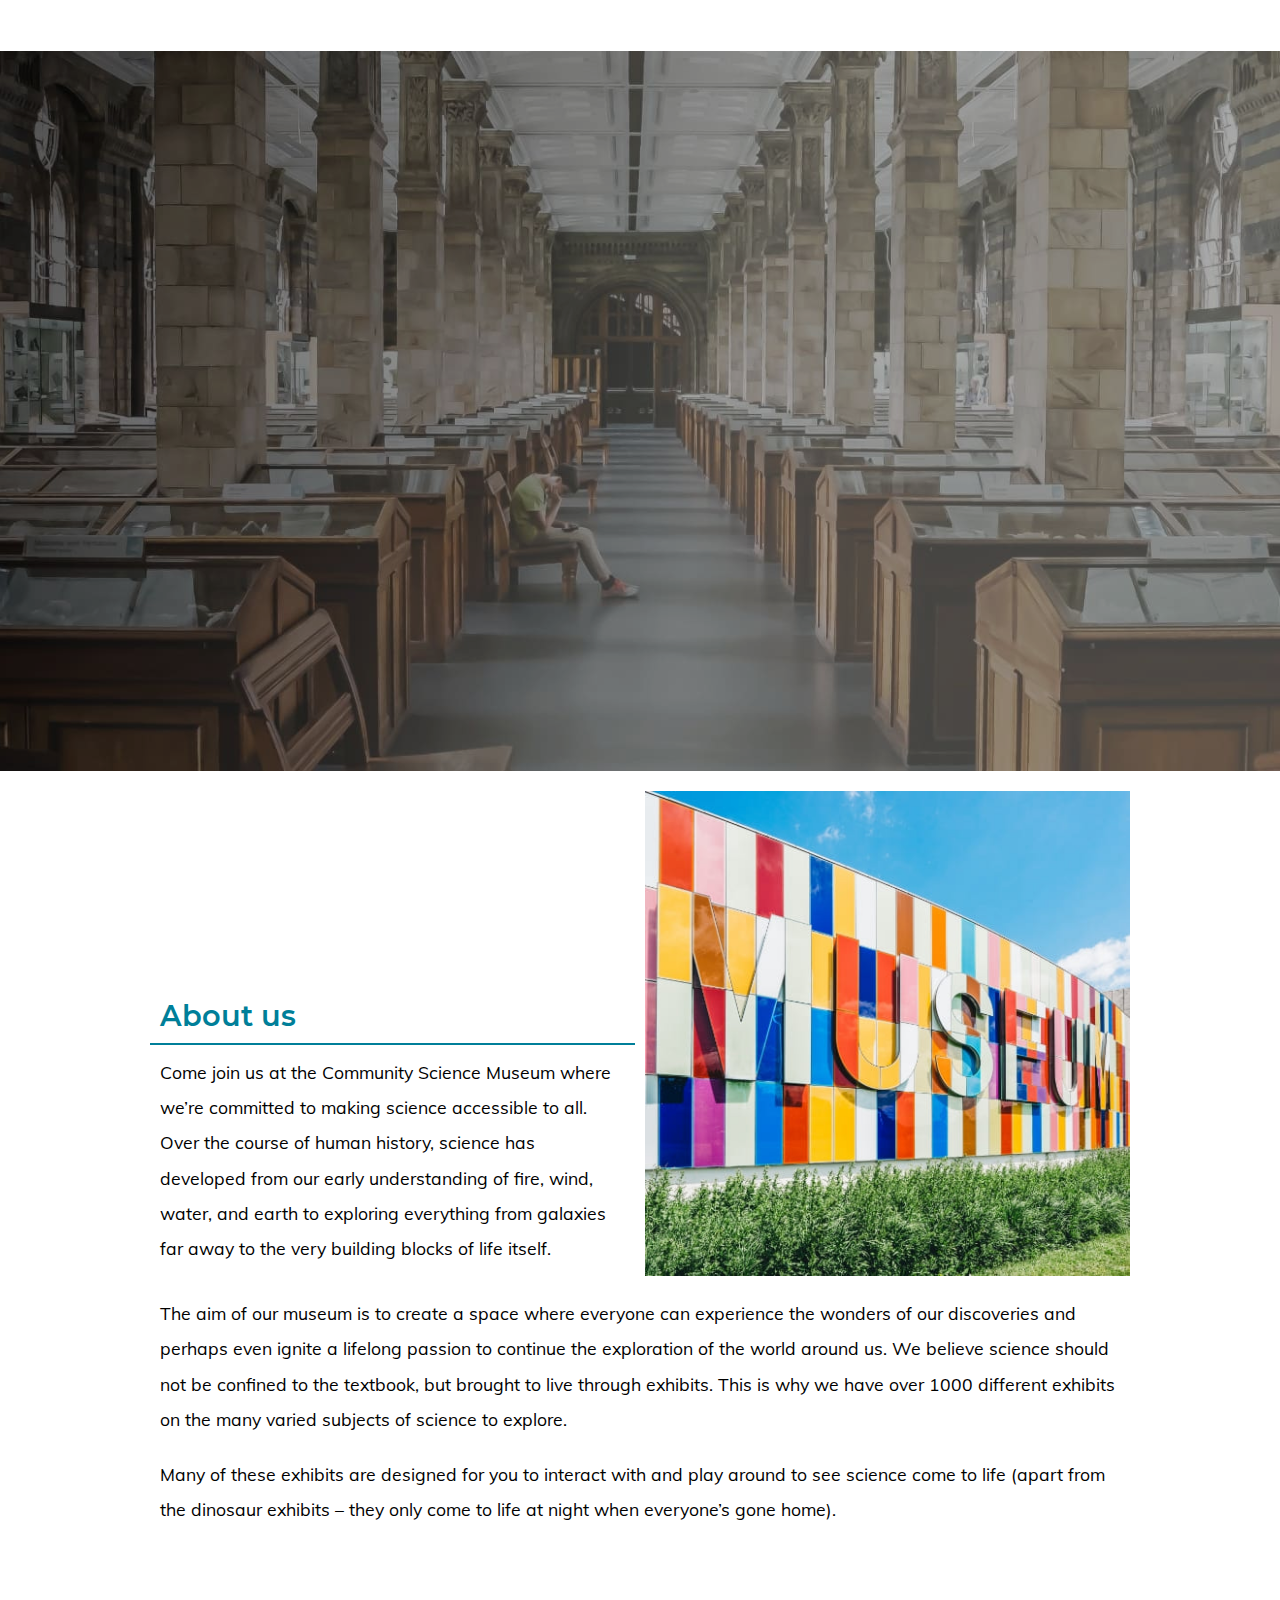
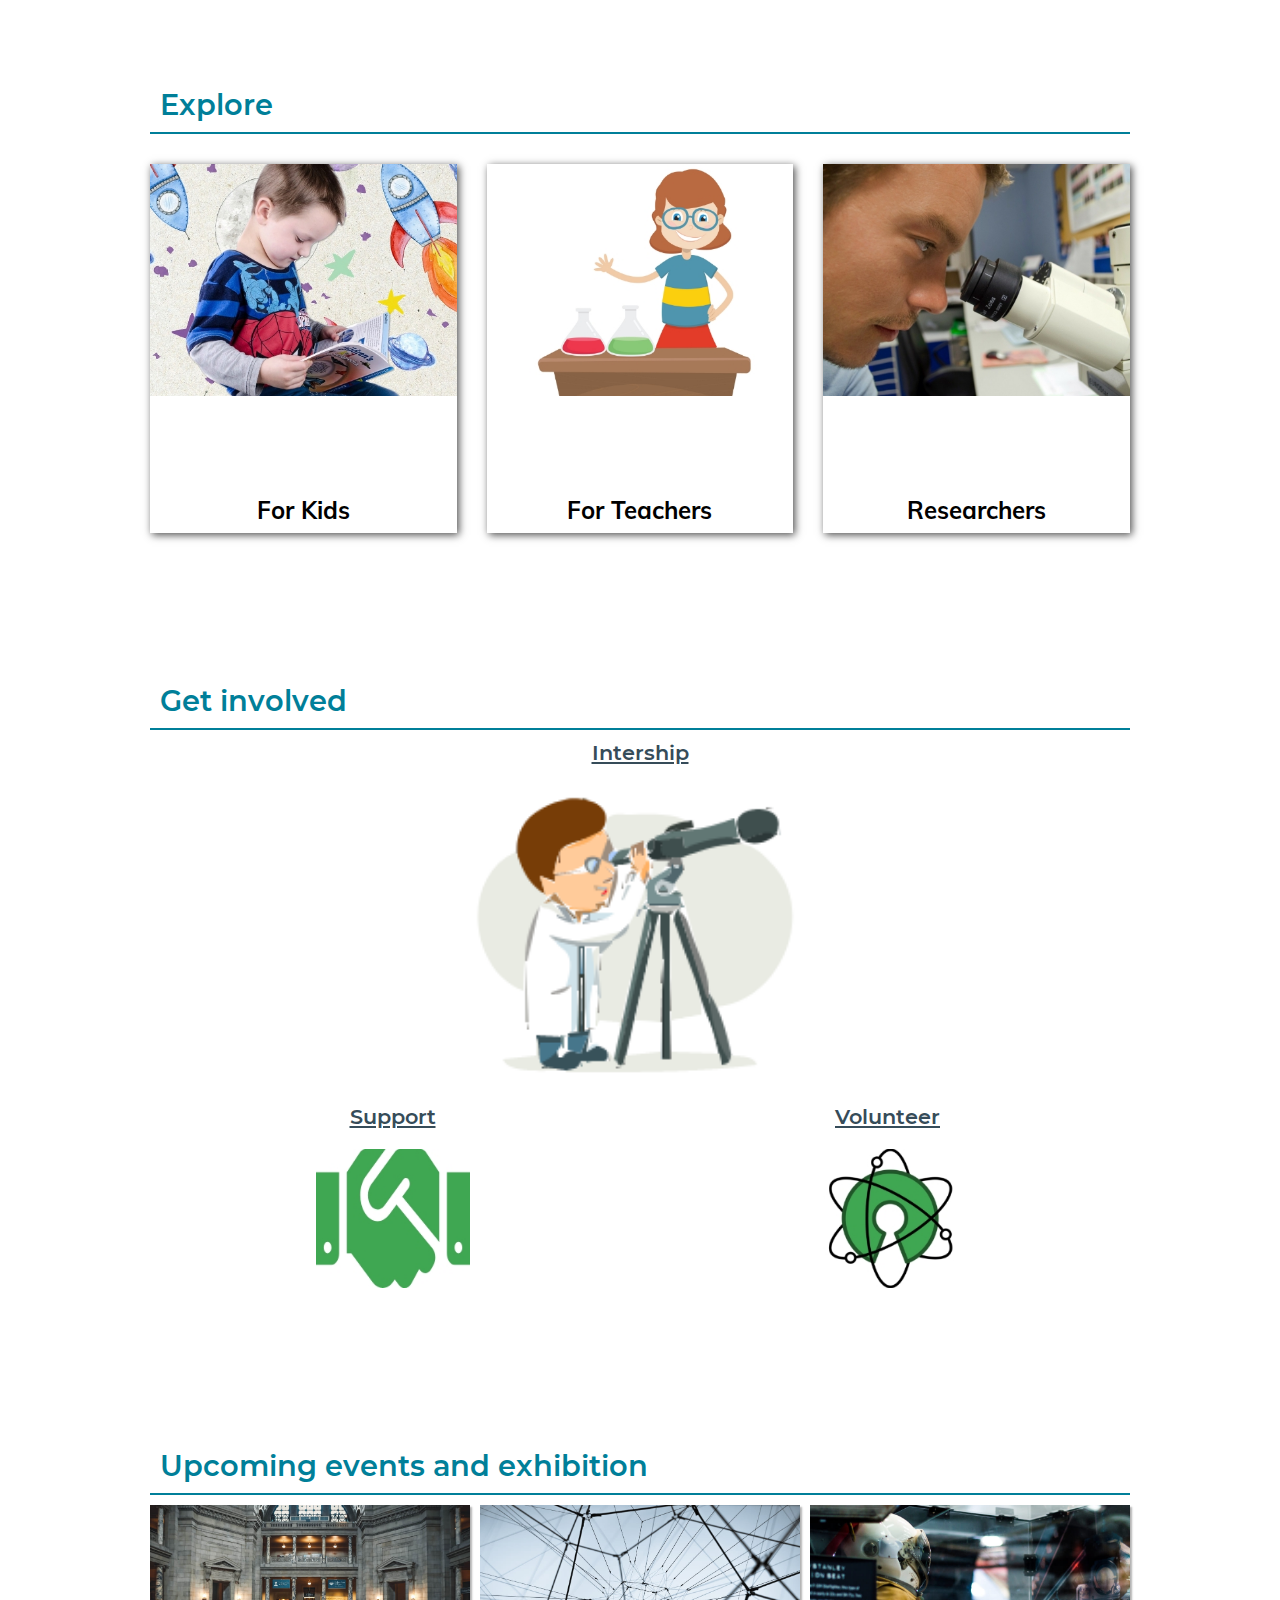
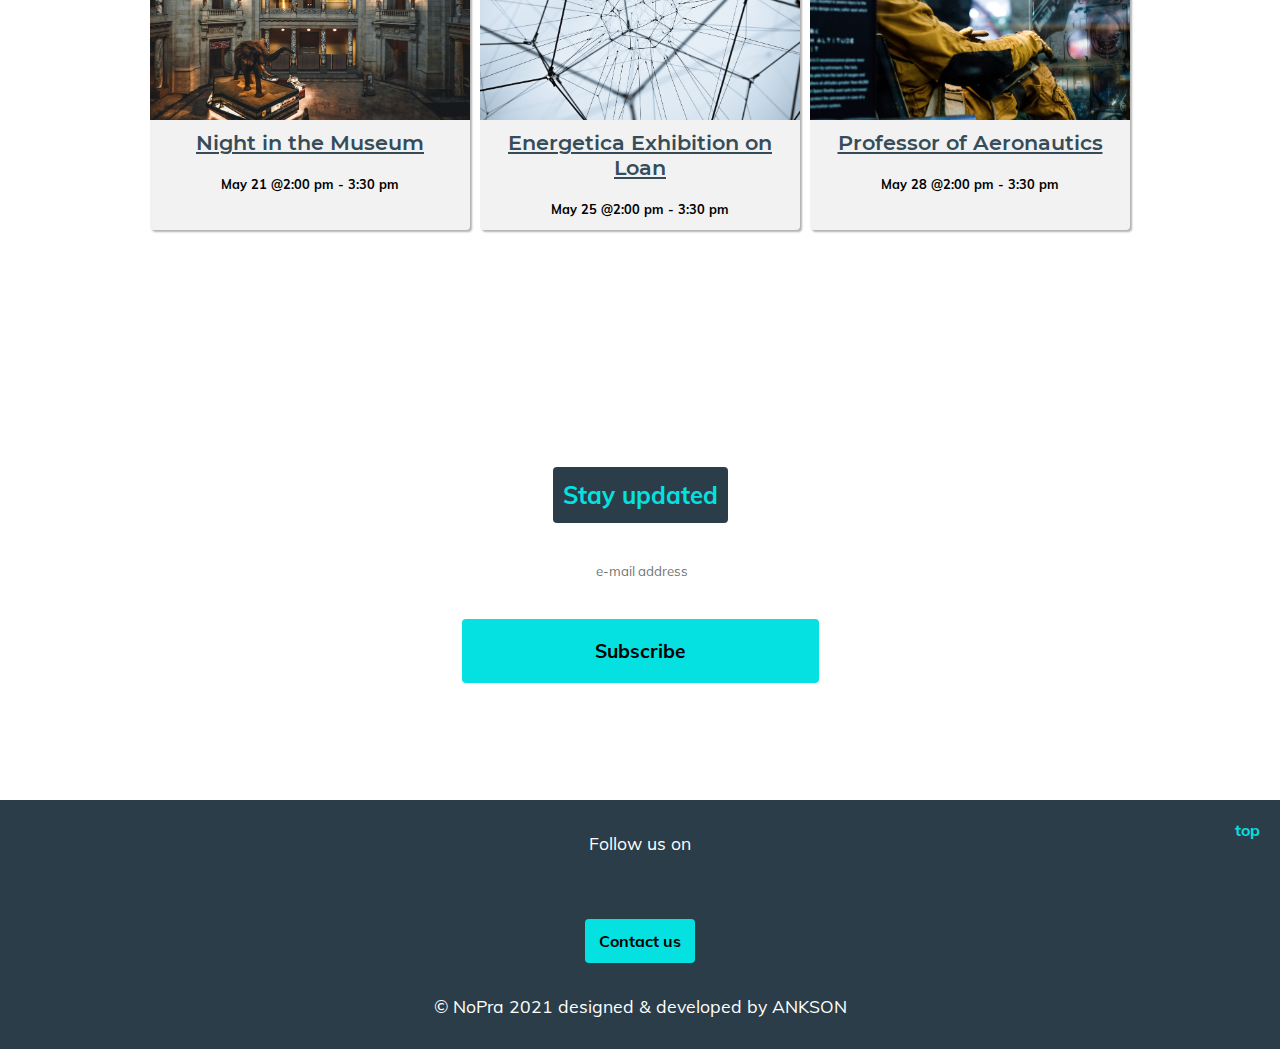
==== commit 77fe6ede: "images updated on events page" ====
--- a/index.html
+++ b/index.html
@@ -150,21 +150,21 @@
 
           <a href="events-&-exhibition.html">
             <div>
-              <img src="images/event-&-exhibit/news-night-in-musuem.jpg" alt="exhibition statue of elephant at musuem " />
+              <img src="images/event-&-exhibit/evt.&exh.-night-in-musuem.jpg" alt="exhibition statue of elephant at musuem " />
               <h3>Night in the Museum</h3>
               <p>May 21 @2:00 pm - 3:30 pm</p>
             </div>
           </a>
           <a href="events-&-exhibition.html">
             <div>
-              <img src="images/event-&-exhibit/news-energetica.png" alt="hexagon net in blue sky" />
+              <img src="images/event-&-exhibit/evt.&exh.-energetica.jpg" alt="hexagon net in blue sky" />
               <h3>Energetica Exhibition on Loan</h3>
               <p>May 25 @2:00 pm - 3:30 pm</p>
             </div>
           </a>
           <a href="events-&-exhibition.html">
             <div>
-              <img src="images/event-&-exhibit/news-aeronautics.jpg" alt="scientist in yellow clothes and white helmet sitting on chair" />
+              <img src="images/event-&-exhibit/evt.&exh.-aeronautics.jpg" alt="scientist in yellow clothes and white helmet sitting on chair" />
               <h3>Professor of Aeronautics</h3>
               <p>May 28 @2:00 pm - 3:30 pm</p>
             </div>
--- a/css/style.css
+++ b/css/style.css
@@ -288,9 +288,8 @@
   max-width: 1000px;
 }
 .icons {
-  font-size: 2em;
-  letter-spacing: 0.5em;
-  line-height: 1.5em;
+  font-size: 1.8em;
+  padding: 5px;
 }
 footer {
   background-color: var(--darkblue);
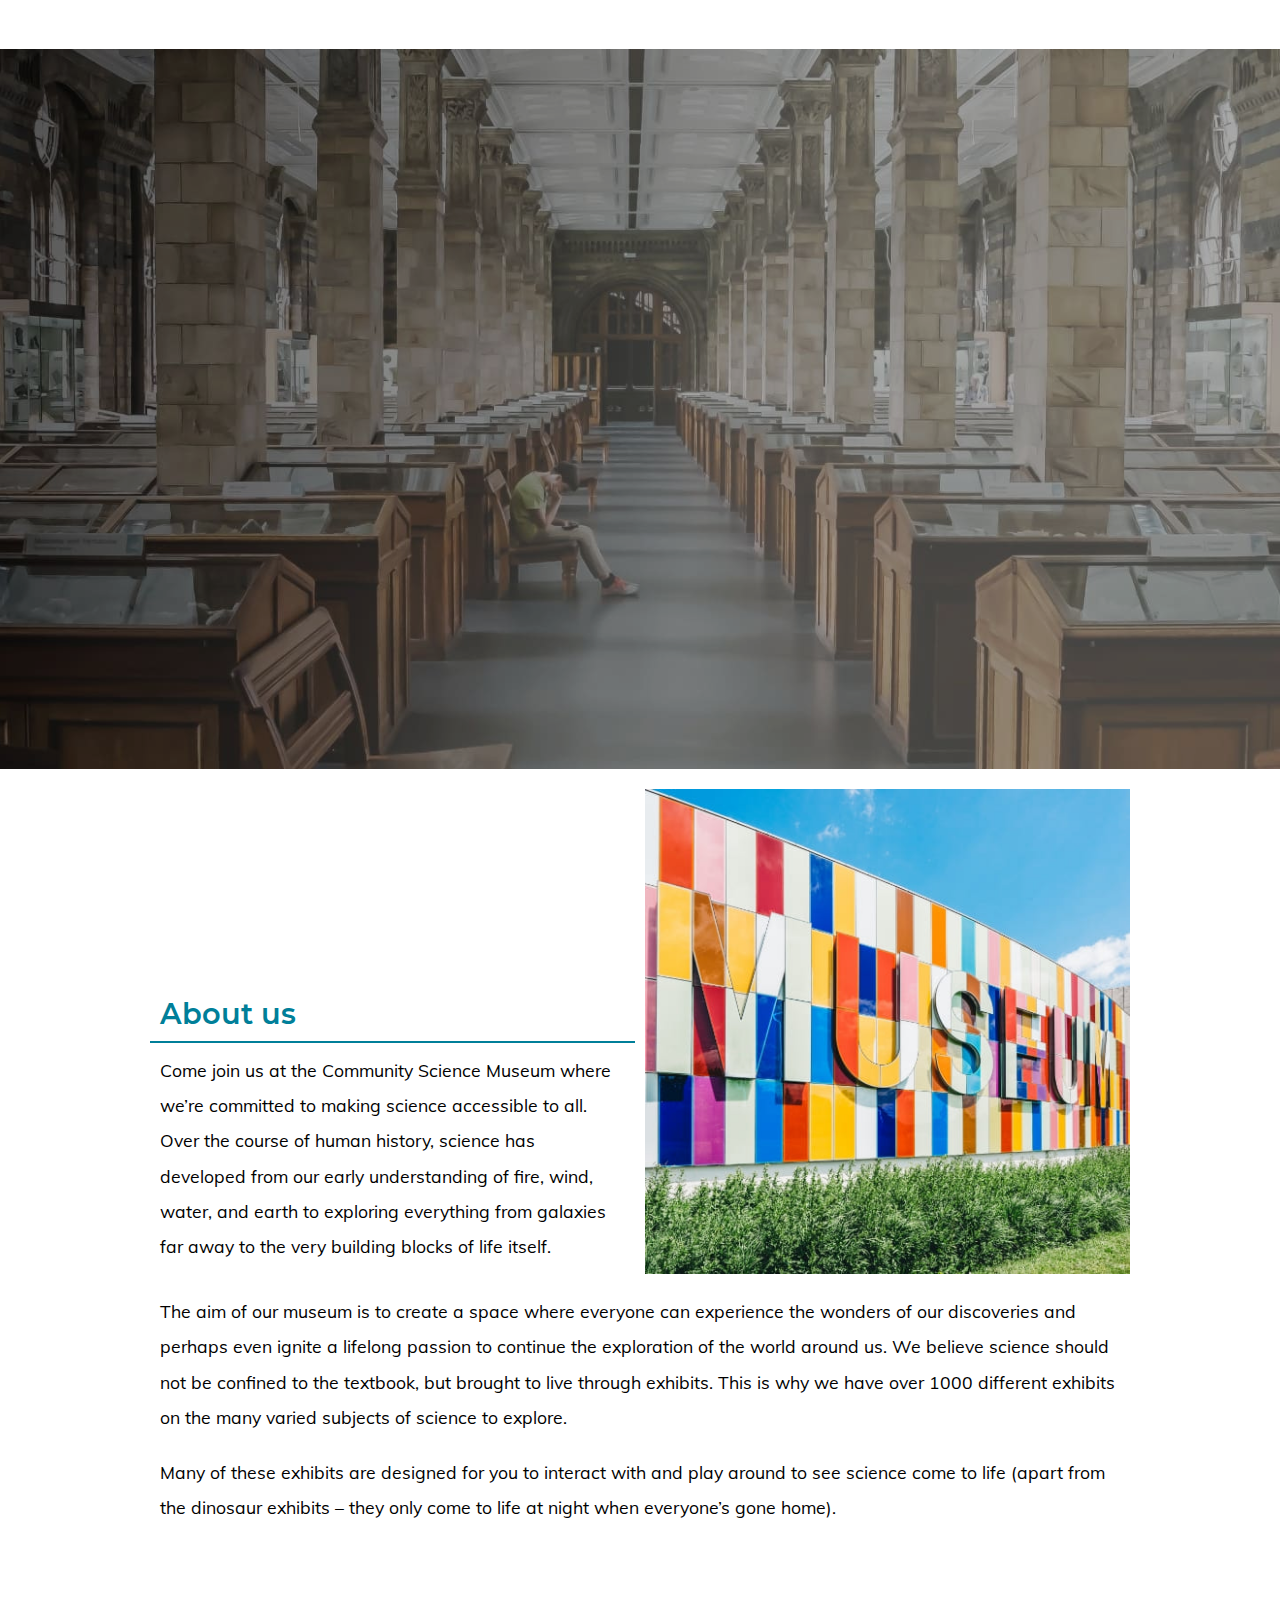
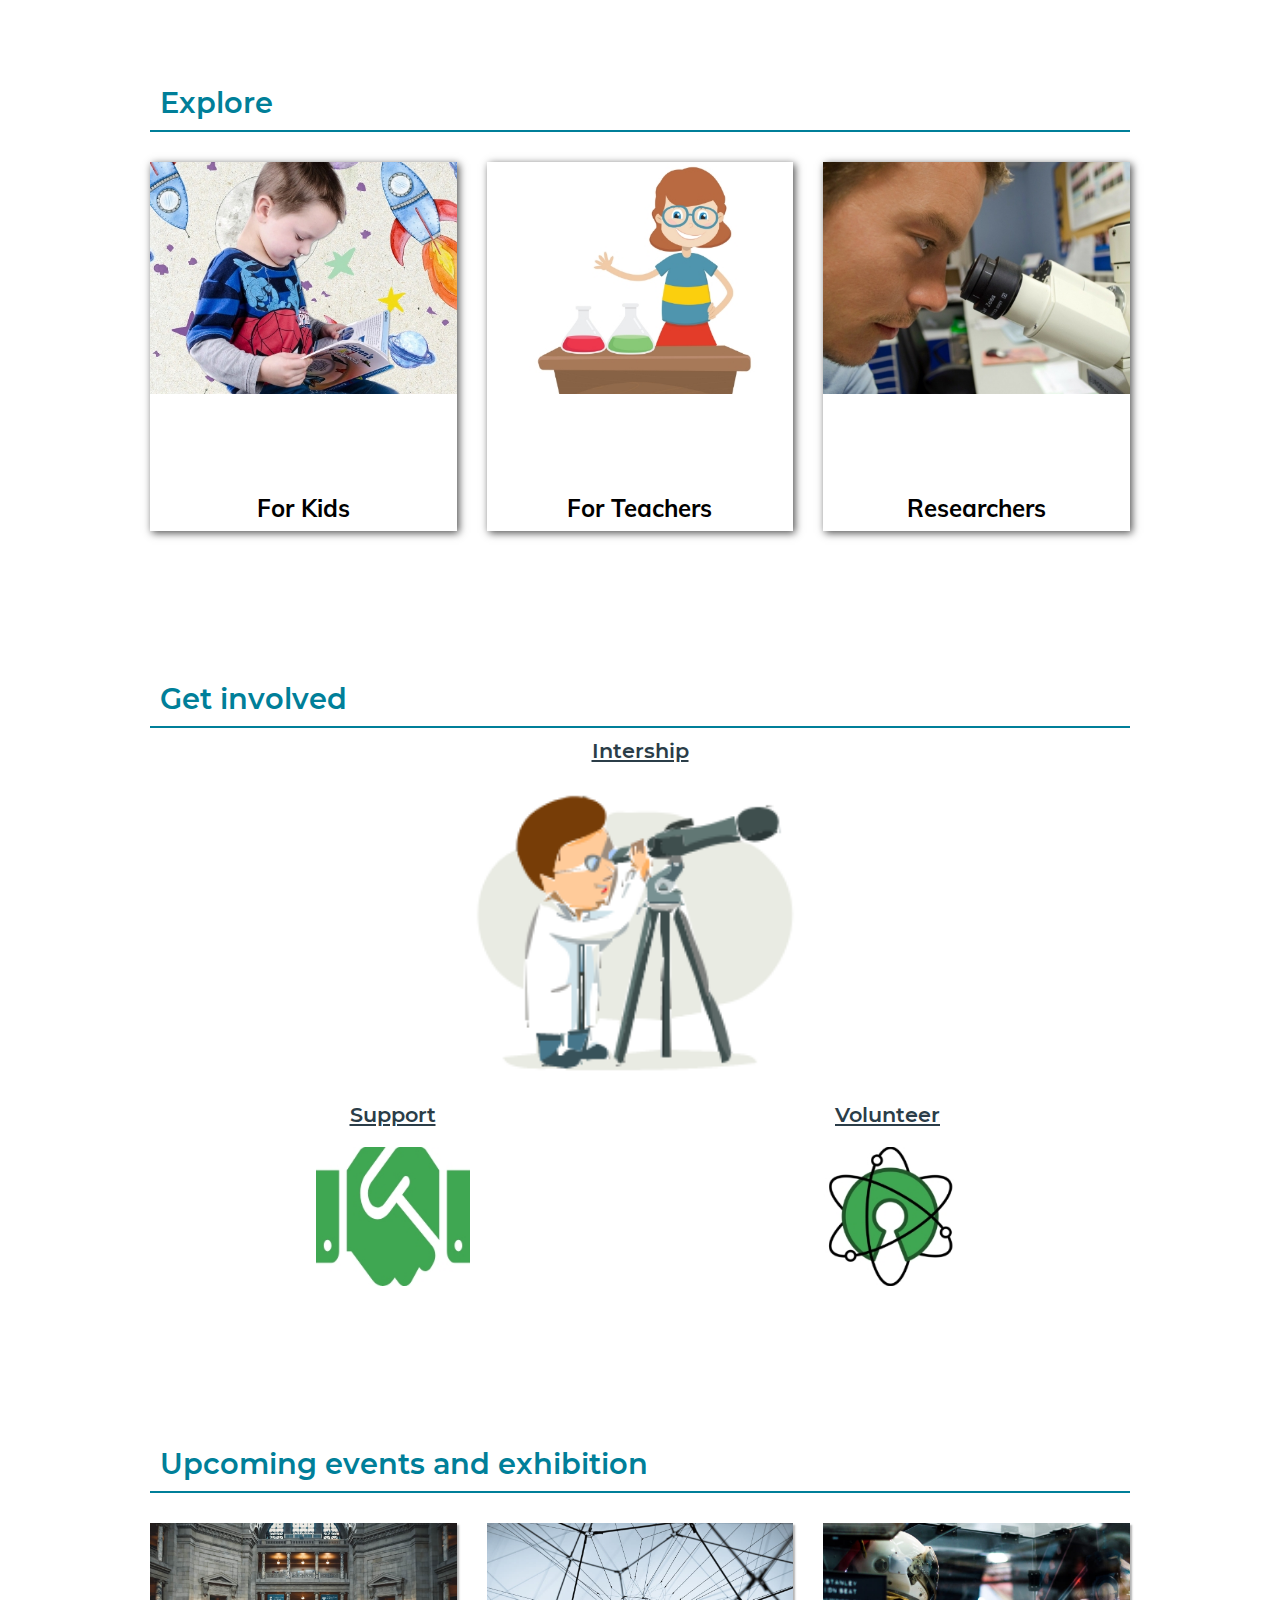
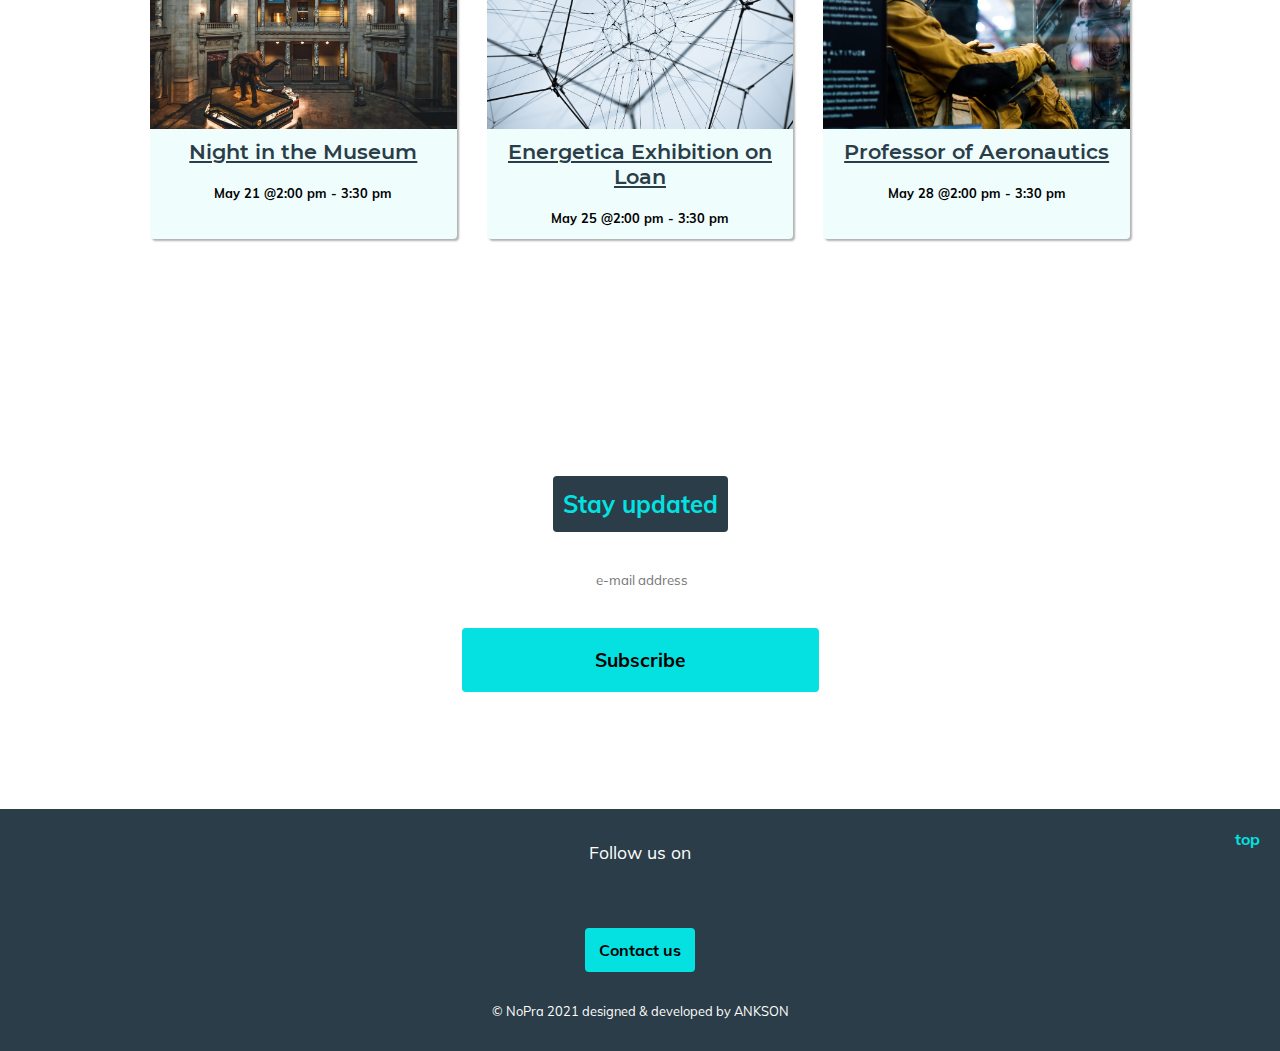
==== commit 9c50f61f: "border added to form" ====
--- a/index.html
+++ b/index.html
@@ -91,7 +91,6 @@
             </div>
           </a>
         </div>
-
         <div class="overlay">
           <figure>
             <img src="images/home/for-teachers.jpg" alt="cartoon image of teacher waiving " />
--- a/css/style.css
+++ b/css/style.css
@@ -3,10 +3,10 @@
 /*color pallete */
 :root {
   --darkblue: #2b3d48;
-  --blue: #364c59;
+  --bg: #f0fdfd;
   --h1-cta-blue: #05e1e1;
-  --light-blue: #007f99;
-  --gray: #f2f2f2;
+  --h2-light-blue: #007f99;
+  --p-light: white;
 }
 /*fonts */
 @font-face {
@@ -68,16 +68,16 @@
 }
 
 h2 {
-  color: var(--light-blue);
+  color: var(--h2-light-blue);
   text-align: left;
   padding: 0 10px 10px;
-  border-bottom: 2px solid var(--light-blue);
+  border-bottom: 2px solid var(--h2-light-blue);
   font-size: 1.8em;
 }
 h3 {
   font-size: 1.3em;
   text-decoration: underline;
-  color: var(--blue);
+  color: var(--darkblue);
 }
 p {
   font-size: 1.1em;
@@ -103,17 +103,17 @@
   justify-content: space-between;
   align-items: center;
   position: relative;
-  margin-bottom: 2px;
-  transform: translateY(-50px);
+  opacity: 0;
   transition: 1s linear;
-  animation: 2s forwards easing;
+  animation: 1s forwards easing;
+  background-color: var(--darkblue);
 }
 @keyframes easing {
   0% {
-    transform: translateY(-50px);
+    opacity: 0;
   }
   100% {
-    transform: translateY(0px);
+    opacity: 1;
   }
 }
 
@@ -124,8 +124,13 @@
 nav li {
   display: inline-block;
   padding: 10px 15px;
+}
+nav li a {
+  color: var(--p-light);
+  font-weight: normal;
   font-size: 1.1em;
 }
+
 nav ul {
   display: flex;
   align-items: center;
@@ -135,7 +140,7 @@
 }
 #hamburger-menu:checked ~ nav {
   display: none;
-  animation: 2s forwards easing-in;
+  animation: 1s forwards easing-in;
   transition: 1s linear;
 }
 @keyframes easing-in {
@@ -147,7 +152,7 @@
   }
 }
 .hamburger {
-  background-color: white;
+  background-color: var(--p-light);
   position: absolute;
   right: 20px;
   top: 20px;
@@ -161,7 +166,7 @@
   content: "";
   width: 90%;
   background-color: var(--h1-cta-blue);
-  padding: 6px;
+  padding: 5px;
   position: absolute;
   left: 0px;
   top: 22px;
@@ -171,12 +176,11 @@
   transform-origin: right;
 }
 .navbar:hover::before {
-  animation: 2s forwards grow;
   transform: scalex(1);
   transform-origin: left;
 }
 .active {
-  border-bottom: 13px solid var(--h1-cta-blue);
+  border-bottom: 10px solid var(--h1-cta-blue);
   cursor: default;
 }
 
@@ -209,7 +213,7 @@
 .banner p {
   font-size: 1.2em;
   line-height: 1.4em;
-  color: white;
+  color: var(--p-light);
   padding: 10px 0;
 }
 
@@ -248,6 +252,7 @@
 .cta:hover {
   transform: scalex(1.1) translateY(5px);
   transition: transform 1s;
+  transform-origin: center;
 }
 /* global parallax section */
 .parallax {
@@ -293,7 +298,7 @@
 }
 footer {
   background-color: var(--darkblue);
-  color: white;
+  color: var(--p-light);
   padding: 20px;
   justify-content: center;
   -ms-grid-column-align: center;
@@ -312,3 +317,6 @@
 .to-top:hover {
   transform: scale(1.1);
 }
+.copy-right {
+  font-size: 0.8em;
+}
--- a/css/index.css
+++ b/css/index.css
@@ -77,7 +77,7 @@
 }
 
 .text-overlay {
-  color: white;
+  color: var(--p-light);
   font-size: 1.5em;
 }
 
@@ -93,12 +93,18 @@
   padding: 20px;
   max-width: 40%;
 }
-
+.involve-home a:hover,
+.news a:hover {
+  transform: scale(1.1);
+  transition: transform 1s;
+}
 /*news section */
 .news {
   text-align: center;
 }
-
+.news-text {
+  gap: 30px;
+}
 .news-text h2 {
   grid-column: 1/-1;
   -ms-grid-columns: 1/-1;
@@ -108,7 +114,7 @@
 }
 
 .news-text > a {
-  background-color: var(--gray);
+  background-color: var(--bg);
   box-shadow: 2px 2px 2px rgba(0, 0, 0, 0.3);
   border-bottom-left-radius: 4px;
   border-bottom-right-radius: 4px;
@@ -119,8 +125,3 @@
 .news-text p {
   font-size: 0.8em;
 }
-.involve-home a:hover,
-.news a:hover {
-  transform: scale(1.1);
-  transition: transform 1s;
-}
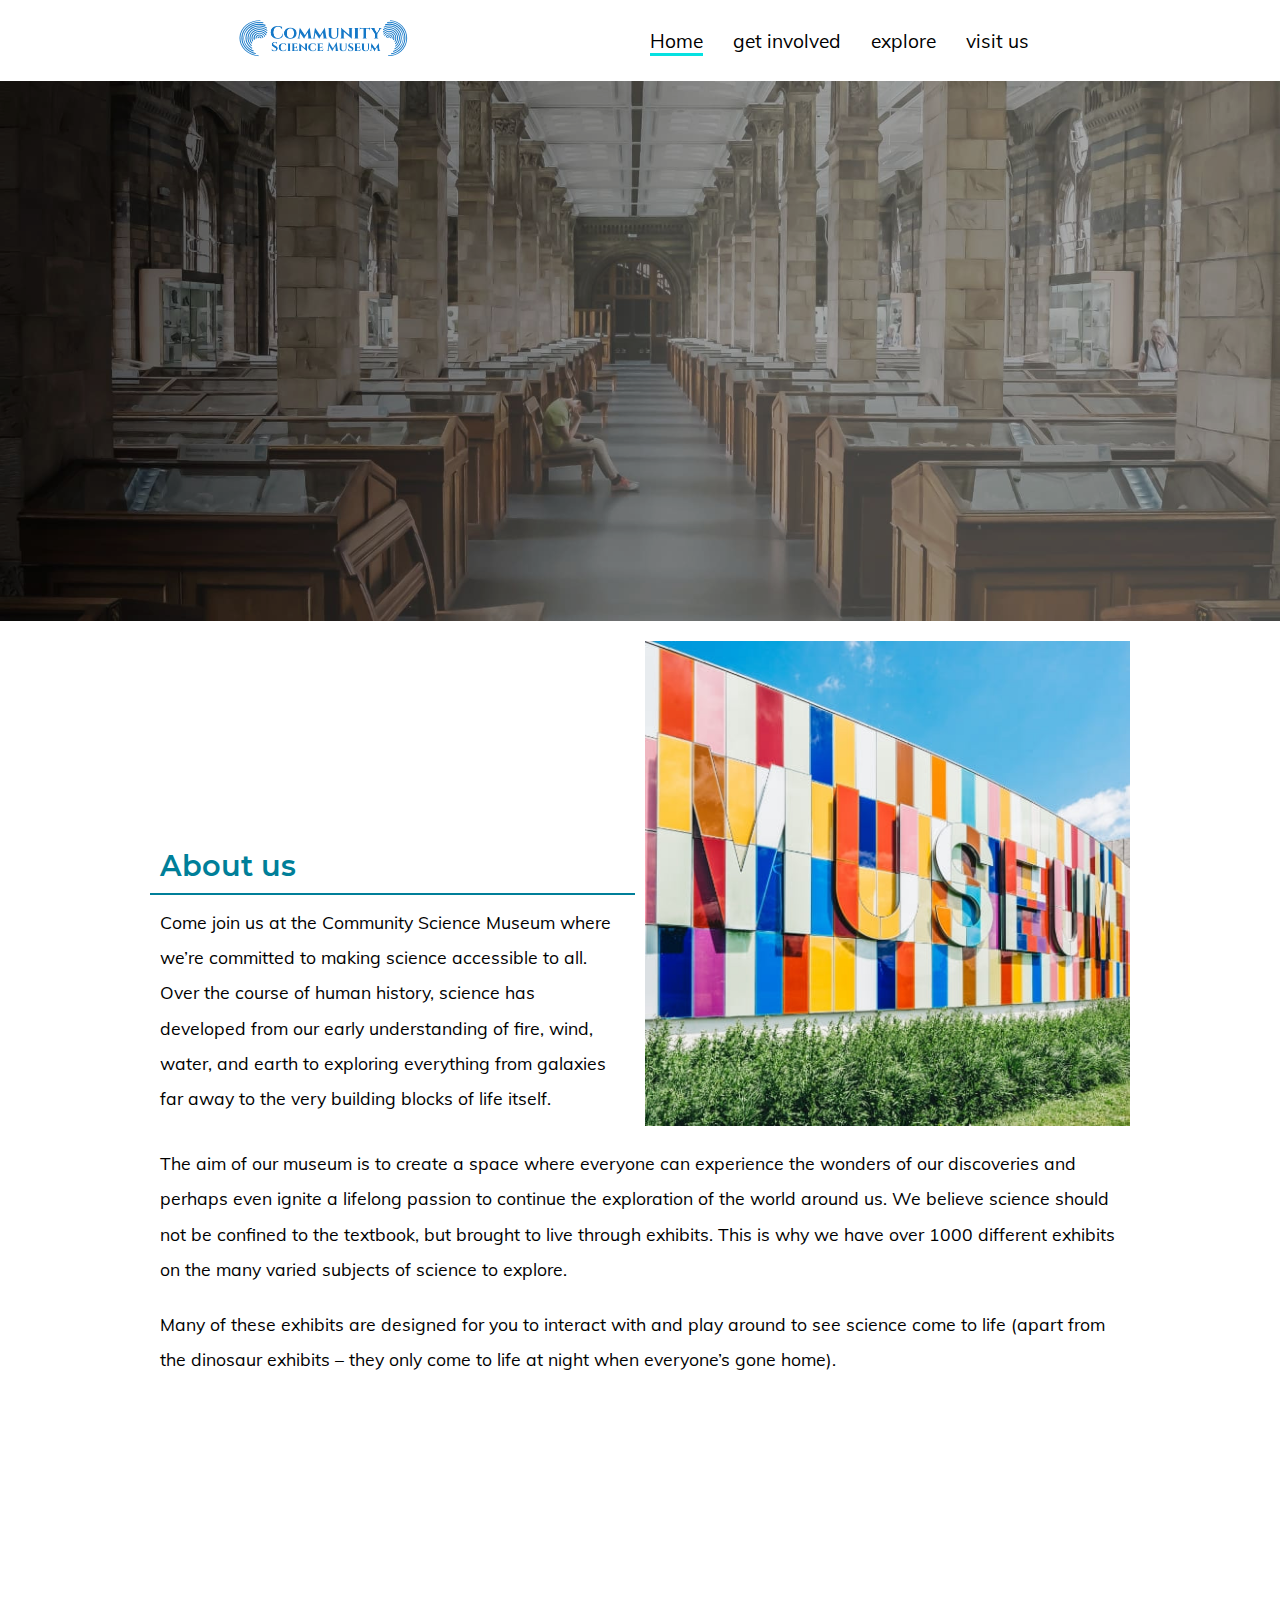
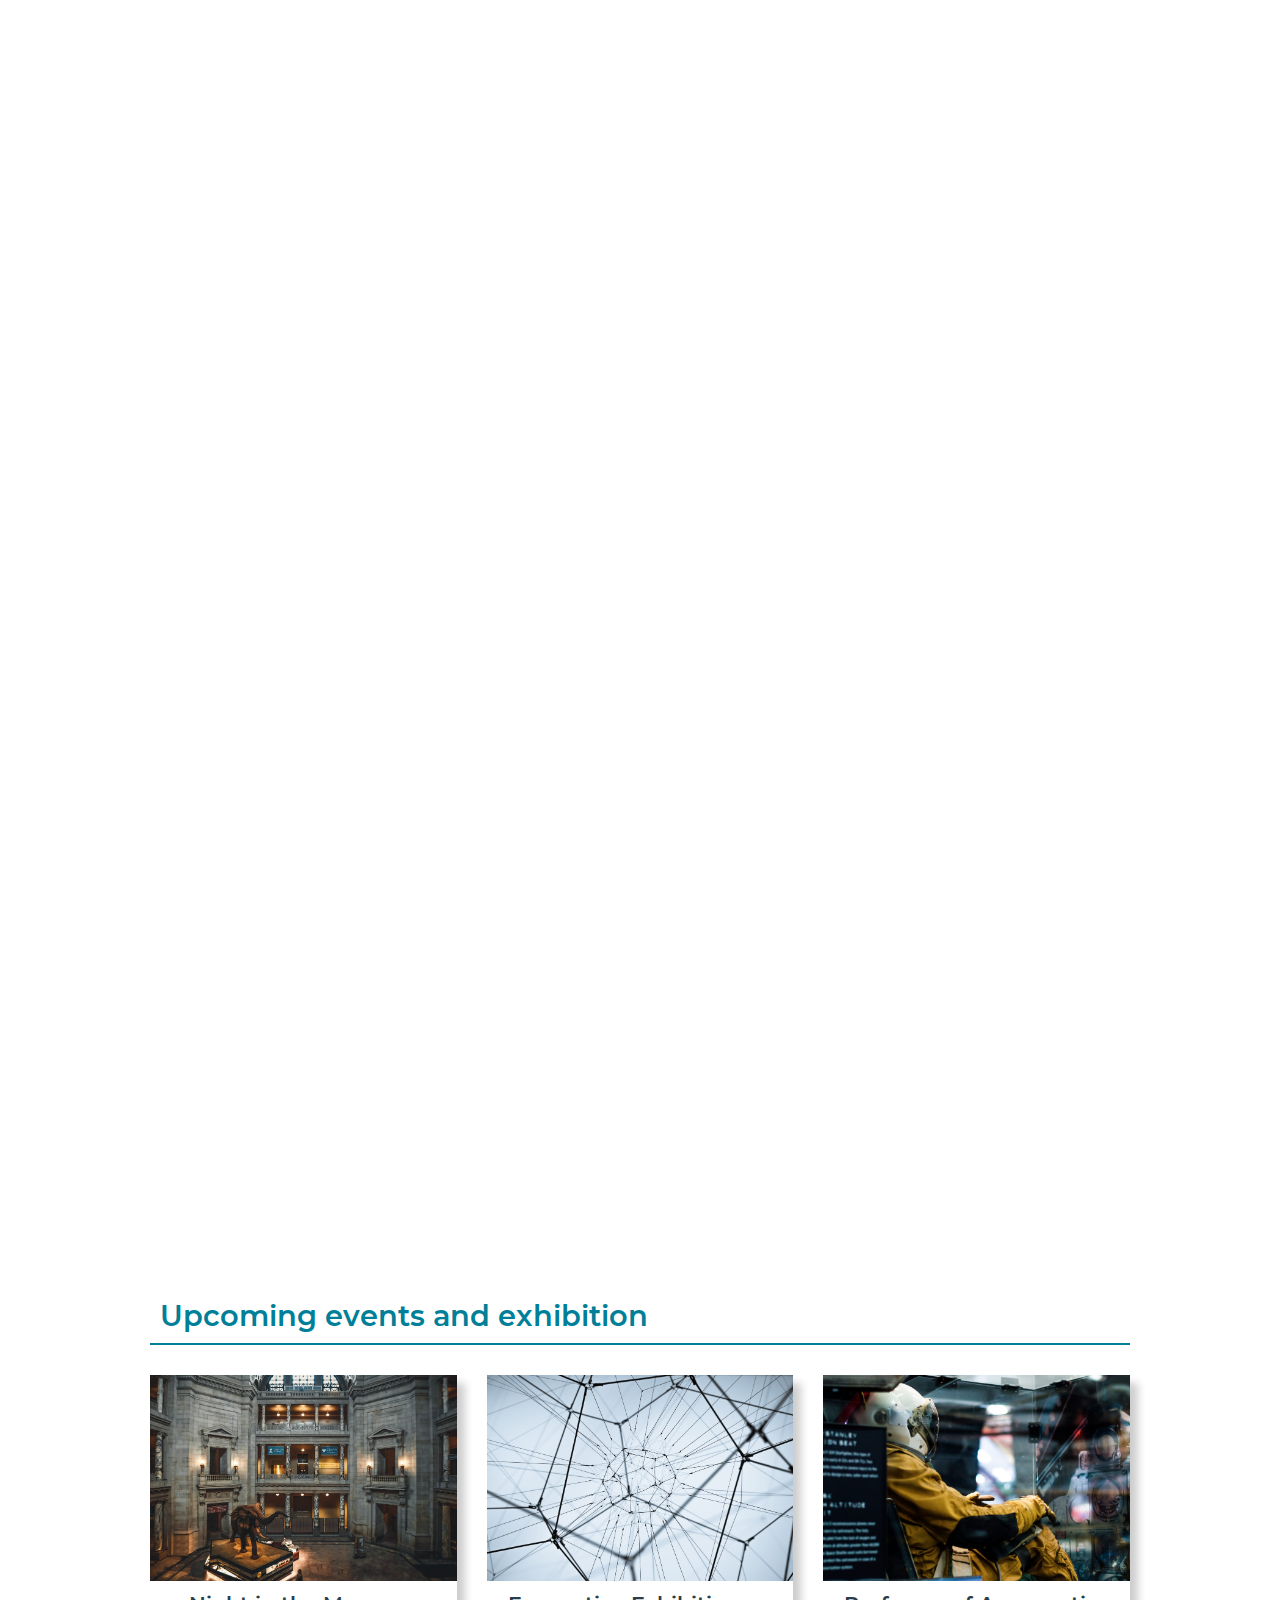
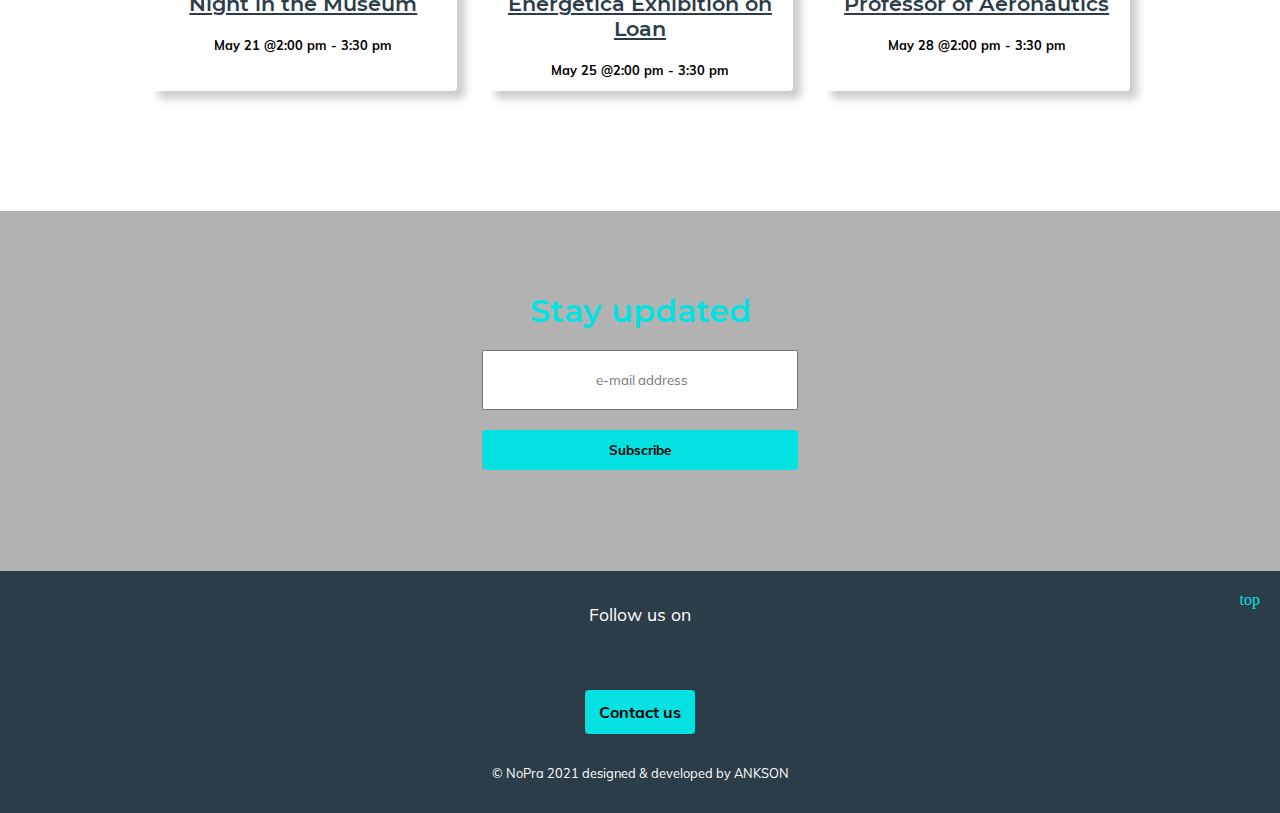
==== commit f7ac37ec: "javascript added" ====
--- a/index.html
+++ b/index.html
@@ -23,22 +23,25 @@
   <body>
     <header>
       <a href="index.html"><img src="images/logo1.png" alt="logo of Community science Museum" id="logo" /></a>
-      <label for="hamburger-menu" id="checkbox" class="hamburger">
+      <div class="hamburger">
         <i class="fas fa-bars"></i>
-      </label>
-      <input type="checkbox" name="checkbox" id="hamburger-menu" />
-
+      </div>
       <nav>
         <ul>
           <li><a href="index.html" class="navbar active">Home</a></li>
           <li><a href="get-involved.html" class="navbar">get involved</a></li>
-          <li>
-            <a href="explore.html" class="navbar">explore</a>
+          <li class="dropdown">
+            explore
+            <i class="fas fa-chevron-down"></i>
+            <ul class="dropdown-content">
+              <li><a href="events-&-exhibition.html" class="navbar">events</a></li>
+              <li>
+                <a href="exhibition-spaces.html" class="navbar">exhibition-spaces</a>
+              </li>
+              <li><a href="explore.html" class="navbar">explore</a></li>
+            </ul>
           </li>
-          <li><a href="events-&-exhibition.html" class="navbar">events</a></li>
-          <li>
-            <a href="exhibition-spaces.html" class="navbar">exhibition spaces</a>
-          </li>
+
           <li><a href="visit.html" class="navbar">visit us</a></li>
         </ul>
       </nav>
@@ -171,7 +174,7 @@
         </div>
       </section>
       <section class="parallax">
-        <p>Stay updated</p>
+        <h3>Stay updated</h3>
         <form action="subscribe.php">
           <input type="email" placeholder=" e-mail address" required />
           <input type="submit" class="cta" value="Subscribe" />
@@ -191,10 +194,11 @@
         </div>
         <p class="copy-right">&copy; NoPra 2021 designed & developed by ANKSON</p>
       </div>
-      <a href="#" class="to-top">
+      <div class="to-top">
         <i class="fas fa-arrow-up"></i>
         top
-      </a>
+      </div>
     </footer>
+    <script src="js/script.js"></script>
   </body>
 </html>
--- a/css/style.css
+++ b/css/style.css
@@ -7,6 +7,7 @@
   --h1-cta-blue: #05e1e1;
   --h2-light-blue: #007f99;
   --p-light: white;
+  --box-shadow: 8px 8px 8px rgba(0, 0, 0, 0.2);
 }
 /*fonts */
 @font-face {
@@ -42,6 +43,7 @@
     "main"
     "footer";
   overflow-x: hidden;
+  /* background-color: var(--h2-light-blue); */
 }
 
 header {
@@ -88,7 +90,8 @@
 a,
 p,
 figcaption,
-input {
+input,
+.dropdown {
   font-family: "mulish", Georgia, "Times New Roman", Times, serif;
 }
 
@@ -100,21 +103,10 @@
 header {
   display: flex;
   flex-wrap: nowrap;
-  justify-content: space-between;
+  justify-content: space-evenly;
   align-items: center;
   position: relative;
-  opacity: 0;
-  transition: 1s linear;
-  animation: 1s forwards easing;
-  background-color: var(--darkblue);
-}
-@keyframes easing {
-  0% {
-    opacity: 0;
-  }
-  100% {
-    opacity: 1;
-  }
+  padding: 16px;
 }
 
 #logo {
@@ -126,9 +118,8 @@
   padding: 10px 15px;
 }
 nav li a {
-  color: var(--p-light);
   font-weight: normal;
-  font-size: 1.1em;
+  font-size: 1.2em;
 }
 
 nav ul {
@@ -137,11 +128,6 @@
 }
 #hamburger-menu {
   display: none;
-}
-#hamburger-menu:checked ~ nav {
-  display: none;
-  animation: 1s forwards easing-in;
-  transition: 1s linear;
 }
 @keyframes easing-in {
   0% {
@@ -153,10 +139,13 @@
 }
 .hamburger {
   background-color: var(--p-light);
+  font-size: 1.5em;
   position: absolute;
   right: 20px;
   top: 20px;
   display: none;
+  padding: 10px;
+  color: var(--darkblue);
 }
 .navbar {
   position: relative;
@@ -166,7 +155,7 @@
   content: "";
   width: 90%;
   background-color: var(--h1-cta-blue);
-  padding: 5px;
+  padding: 2px;
   position: absolute;
   left: 0px;
   top: 22px;
@@ -180,8 +169,29 @@
   transform-origin: left;
 }
 .active {
-  border-bottom: 10px solid var(--h1-cta-blue);
+  border-bottom: 3px solid var(--h1-cta-blue);
   cursor: default;
+  pointer-events: none;
+}
+
+/* dropdown menu */
+.dropdown {
+  position: relative;
+  font-weight: normal;
+  font-size: 1.2em;
+  cursor: pointer;
+}
+.dropdown-content {
+  position: absolute;
+  display: inline-block;
+  left: 0;
+  top: 50px;
+  background-color: white;
+  justify-content: left;
+  font-size: 0.8em;
+  padding: 4px;
+  display: none;
+  z-index: 10;
 }
 
 /*global banner */
@@ -190,7 +200,7 @@
   flex-direction: column;
   flex-wrap: wrap;
   padding: 50px;
-  height: 80vh;
+  height: 60vh;
 }
 .banner-content {
   max-width: 500px;
@@ -240,7 +250,7 @@
 /*global call to action */
 .cta {
   background-color: var(--h1-cta-blue);
-  padding: 12px 4px;
+  padding: 12px;
   border: none;
   width: 110px;
   display: inline-block;
@@ -248,6 +258,7 @@
   margin: 20px 10px;
   font-weight: bold;
   border-radius: 4px;
+  transition: 0.5s linear;
 }
 .cta:hover {
   transform: scalex(1.1) translateY(5px);
@@ -257,9 +268,11 @@
 /* global parallax section */
 .parallax {
   background: url("../images/parallax.jpg") center no-repeat;
-  min-height: 50vh;
+  min-height: 40vh;
   background-size: cover;
   background-attachment: fixed;
+  background-color: rgba(0, 0, 0, 0.3);
+  background-blend-mode: overlay;
   display: flex;
   flex-direction: column;
   align-items: center;
@@ -267,25 +280,20 @@
   justify-content: center;
   -ms-grid-column-align: center;
 }
-.parallax p {
-  padding: 10px;
-  font-size: 1.5em;
+form input {
+  width: 100%;
+  padding: 20px;
+  text-align: center;
+}
+form .cta {
+  width: 100%;
+  margin-left: 0;
+}
+.parallax h3 {
+  font-size: 2em;
+  margin-bottom: 20px;
   color: var(--h1-cta-blue);
-  font-weight: bold;
-  background-color: var(--darkblue);
-  margin: 20px;
-  border-radius: 4px;
-}
-.parallax input {
-  border: none;
-  padding: 20px;
-  width: 100%;
-  text-align: center;
-}
-.parallax .cta {
-  width: 100%;
-  font-size: 1.2em;
-  margin-left: 0px;
+  text-decoration: none;
 }
 
 /* global footer */
@@ -313,6 +321,7 @@
   right: 20px;
   color: var(--h1-cta-blue);
   transition: transform 0.5s;
+  cursor: pointer;
 }
 .to-top:hover {
   transform: scale(1.1);
--- a/css/index.css
+++ b/css/index.css
@@ -36,7 +36,10 @@
   text-align: center;
   position: relative;
   gap: 30px;
+  transform: translate(-1000px);
+  opacity: 0;
 }
+
 .explore h2 {
   grid-column: 1/-1;
   -ms-grid-columns: 1/-1;
@@ -70,6 +73,7 @@
   display: grid;
   align-content: center;
   justify-content: center;
+  transition: 1s linear;
 }
 .img-overlay:hover {
   opacity: 1;
@@ -84,6 +88,8 @@
 /* involve section */
 .involve-home {
   text-align: center;
+  opacity: 0;
+  transition: 2s opacity;
 }
 .involve-home :first-of-type {
   grid-column: 1/-1;
@@ -92,6 +98,10 @@
 .involve-home img {
   padding: 20px;
   max-width: 40%;
+}
+.involve-home a,
+.news a {
+  transition: 0.5s linear;
 }
 .involve-home a:hover,
 .news a:hover {
@@ -114,8 +124,7 @@
 }
 
 .news-text > a {
-  background-color: var(--bg);
-  box-shadow: 2px 2px 2px rgba(0, 0, 0, 0.3);
+  box-shadow: var(--box-shadow);
   border-bottom-left-radius: 4px;
   border-bottom-right-radius: 4px;
 }
@@ -125,3 +134,9 @@
 .news-text p {
   font-size: 0.8em;
 }
+
+/* class for windows scroll effect */
+.moveright {
+  transform: translate(0px);
+  transition: 2s transform;
+}
--- a/css/media.css
+++ b/css/media.css
@@ -5,9 +5,7 @@
     display: none;
     margin: 0 auto;
   }
-  #hamburger-menu:checked ~ nav {
-    display: flex;
-  }
+
   .hamburger {
     display: block;
   }
@@ -28,7 +26,7 @@
   }
   /*global banner */
   .banner {
-    height: 50vh;
+    height: 45vh;
   }
   /* global grid */
   .two-col-grid,
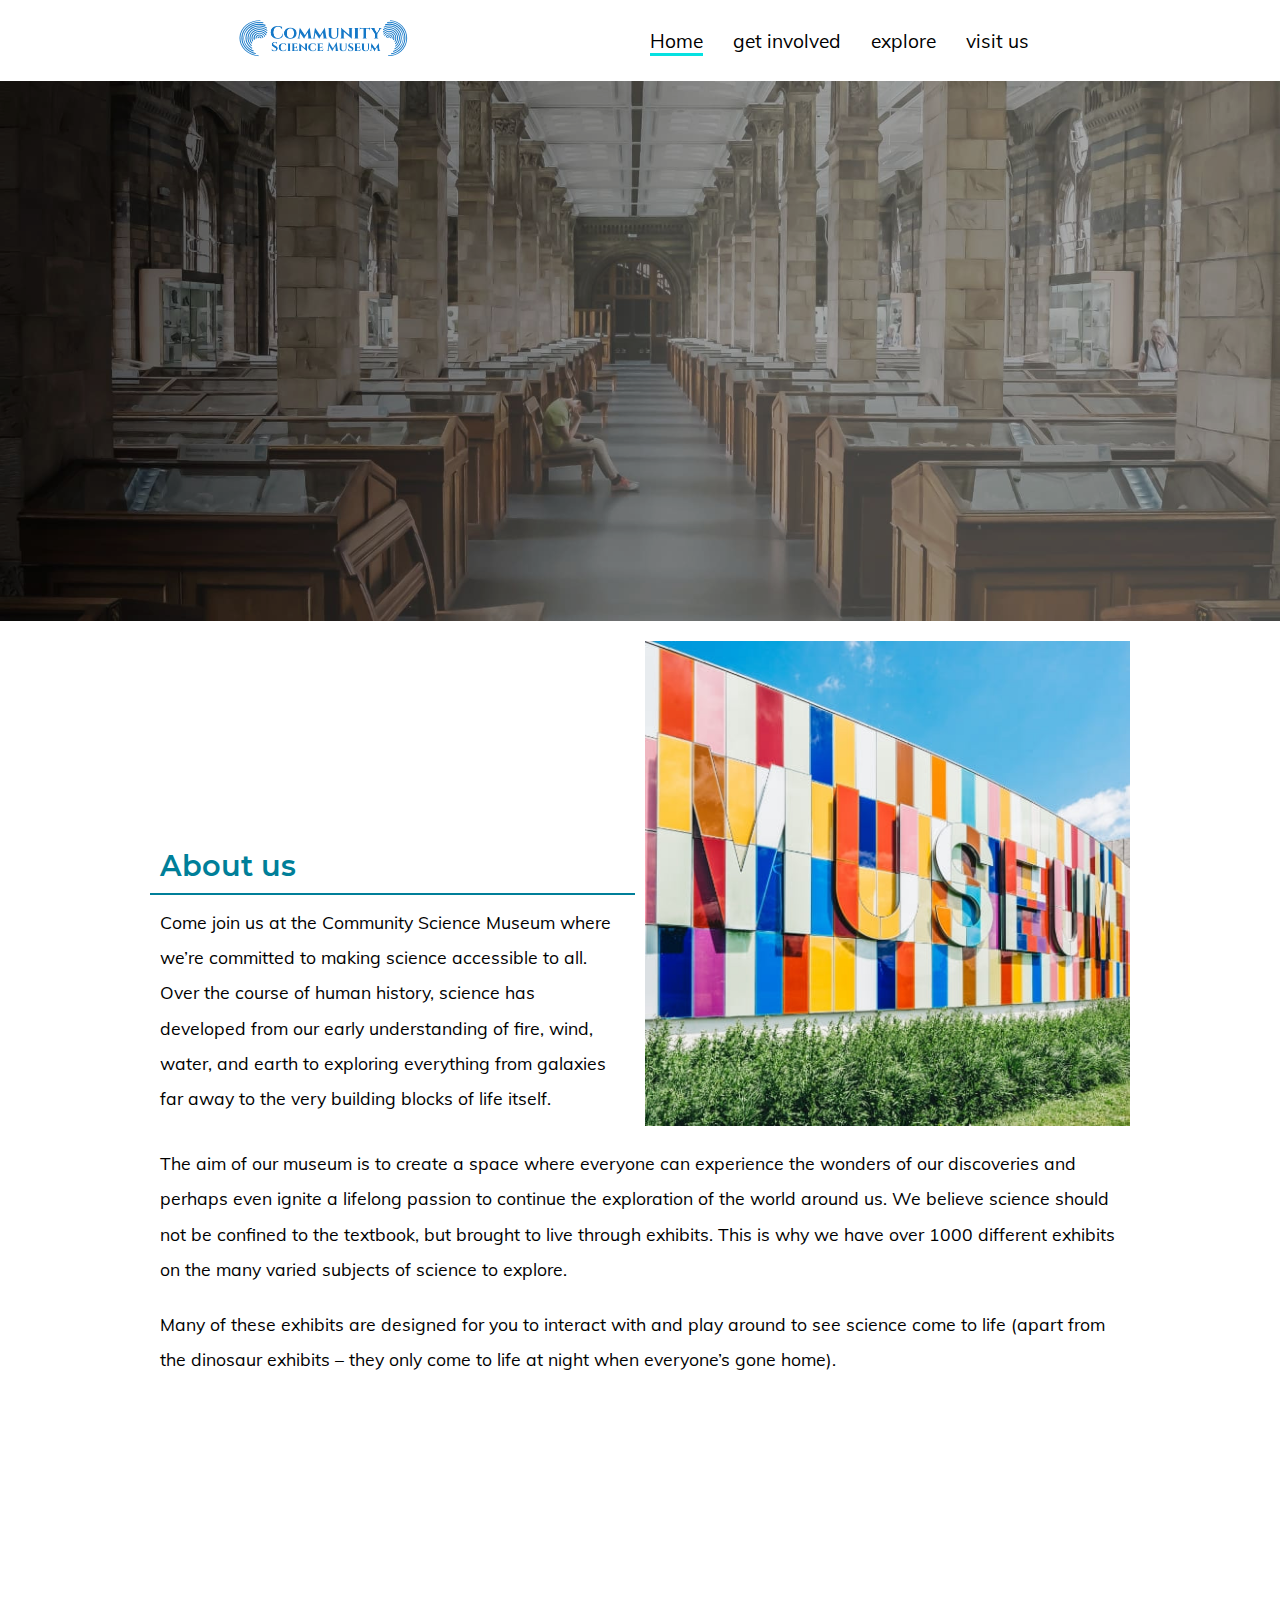
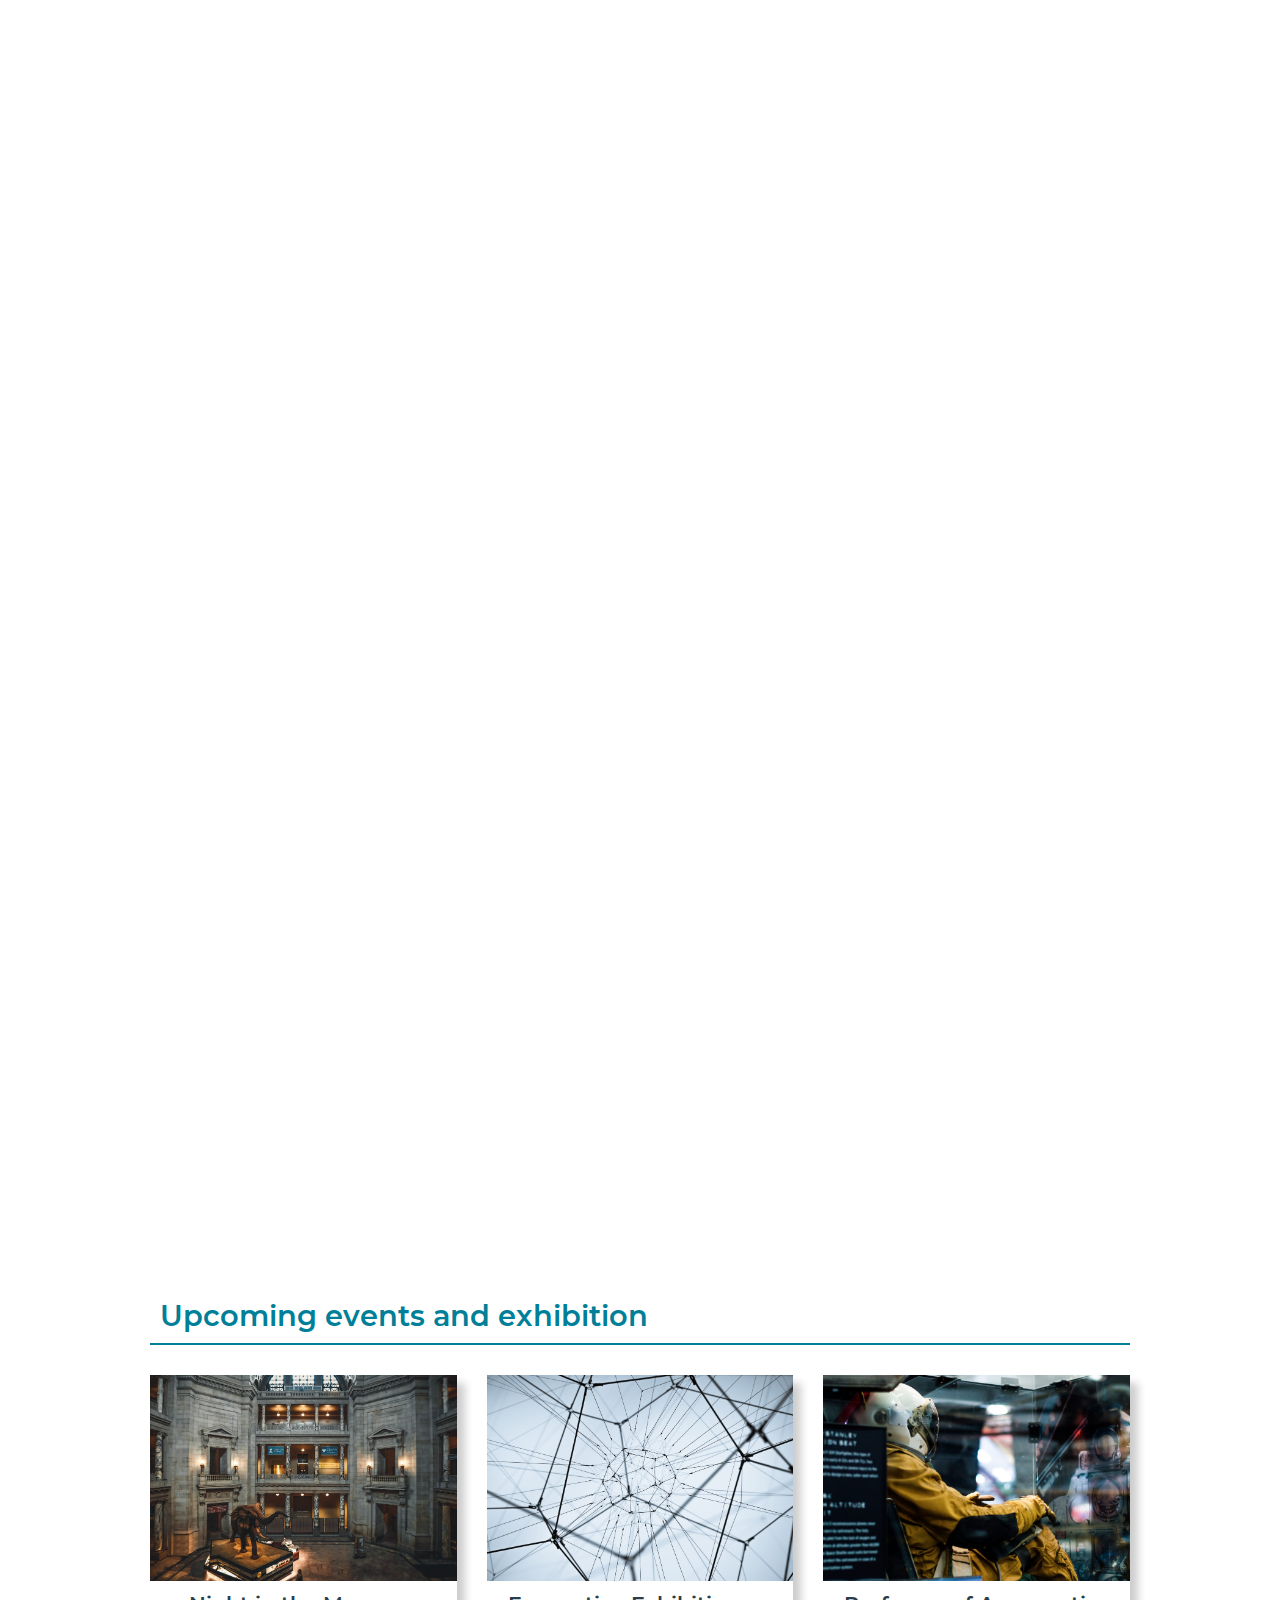
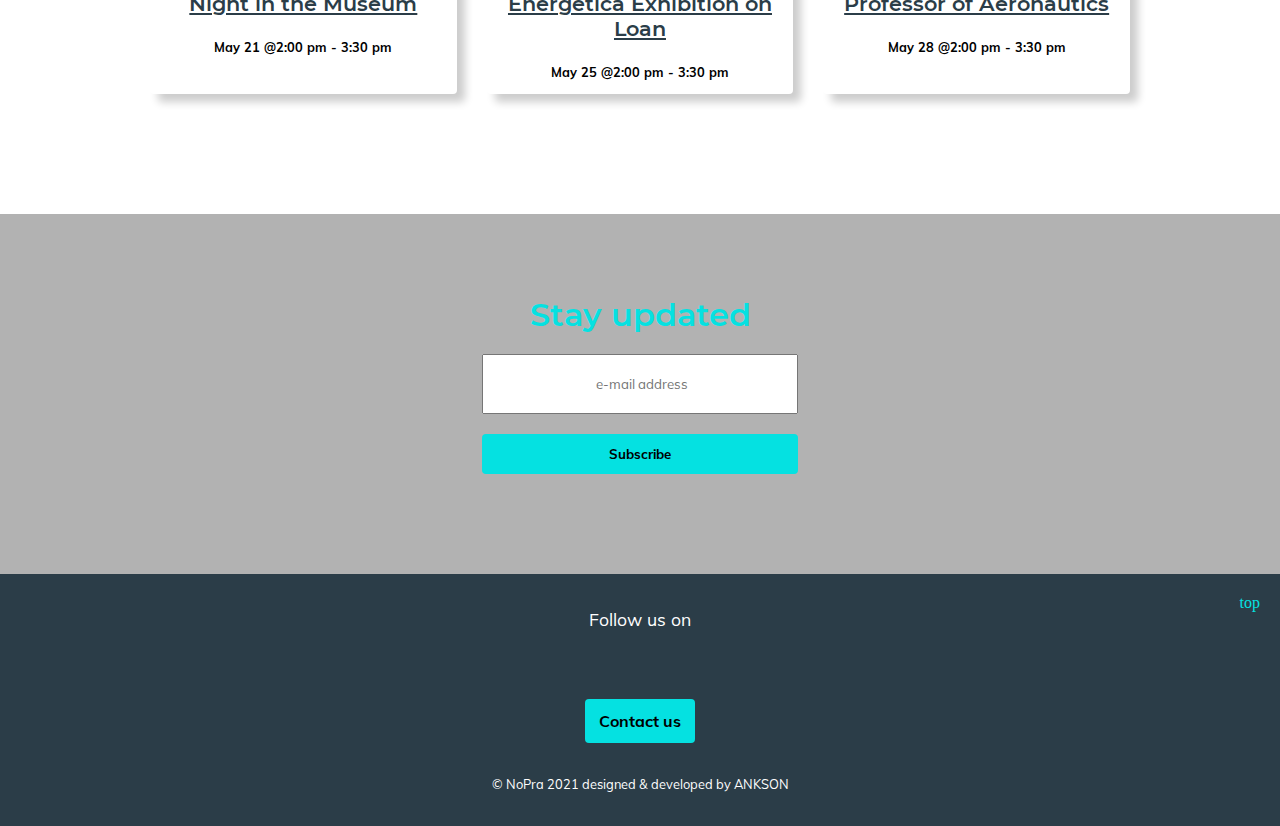
==== commit 536d8325: "comments added" ====
--- a/index.html
+++ b/index.html
@@ -21,18 +21,23 @@
     <link rel="stylesheet" href="css/media.css" />
   </head>
   <body>
+    <!-- site header -->
     <header>
+      <!-- site logo -->
       <a href="index.html"><img src="images/logo1.png" alt="logo of Community science Museum" id="logo" /></a>
       <div class="hamburger">
         <i class="fas fa-bars"></i>
       </div>
+      <!-- site navigation -->
       <nav>
         <ul>
           <li><a href="index.html" class="navbar active">Home</a></li>
           <li><a href="get-involved.html" class="navbar">get involved</a></li>
+          <!-- dropdown  -->
           <li class="dropdown">
             explore
             <i class="fas fa-chevron-down"></i>
+
             <ul class="dropdown-content">
               <li><a href="events-&-exhibition.html" class="navbar">events</a></li>
               <li>
@@ -46,8 +51,9 @@
         </ul>
       </nav>
     </header>
-
+    <!-- site main -->
     <main>
+      <!-- banner section after header -->
       <section class="banner">
         <div class="banner-content">
           <h1>let's explore together</h1>
--- a/css/style.css
+++ b/css/style.css
@@ -91,14 +91,17 @@
 p,
 figcaption,
 input,
-.dropdown {
+.dropdown,
+form {
   font-family: "mulish", Georgia, "Times New Roman", Times, serif;
 }
 
 * > img {
   width: 100%;
 }
-
+p {
+  line-height: 1.8em;
+}
 /* global header  */
 header {
   display: flex;
@@ -180,6 +183,7 @@
   font-weight: normal;
   font-size: 1.2em;
   cursor: pointer;
+  transition: 0.5s ease;
 }
 .dropdown-content {
   position: absolute;
@@ -192,6 +196,7 @@
   padding: 4px;
   display: none;
   z-index: 10;
+  transition: 0.5s ease;
 }
 
 /*global banner */
@@ -329,3 +334,6 @@
 .copy-right {
   font-size: 0.8em;
 }
+.hidden {
+  display: none;
+}
